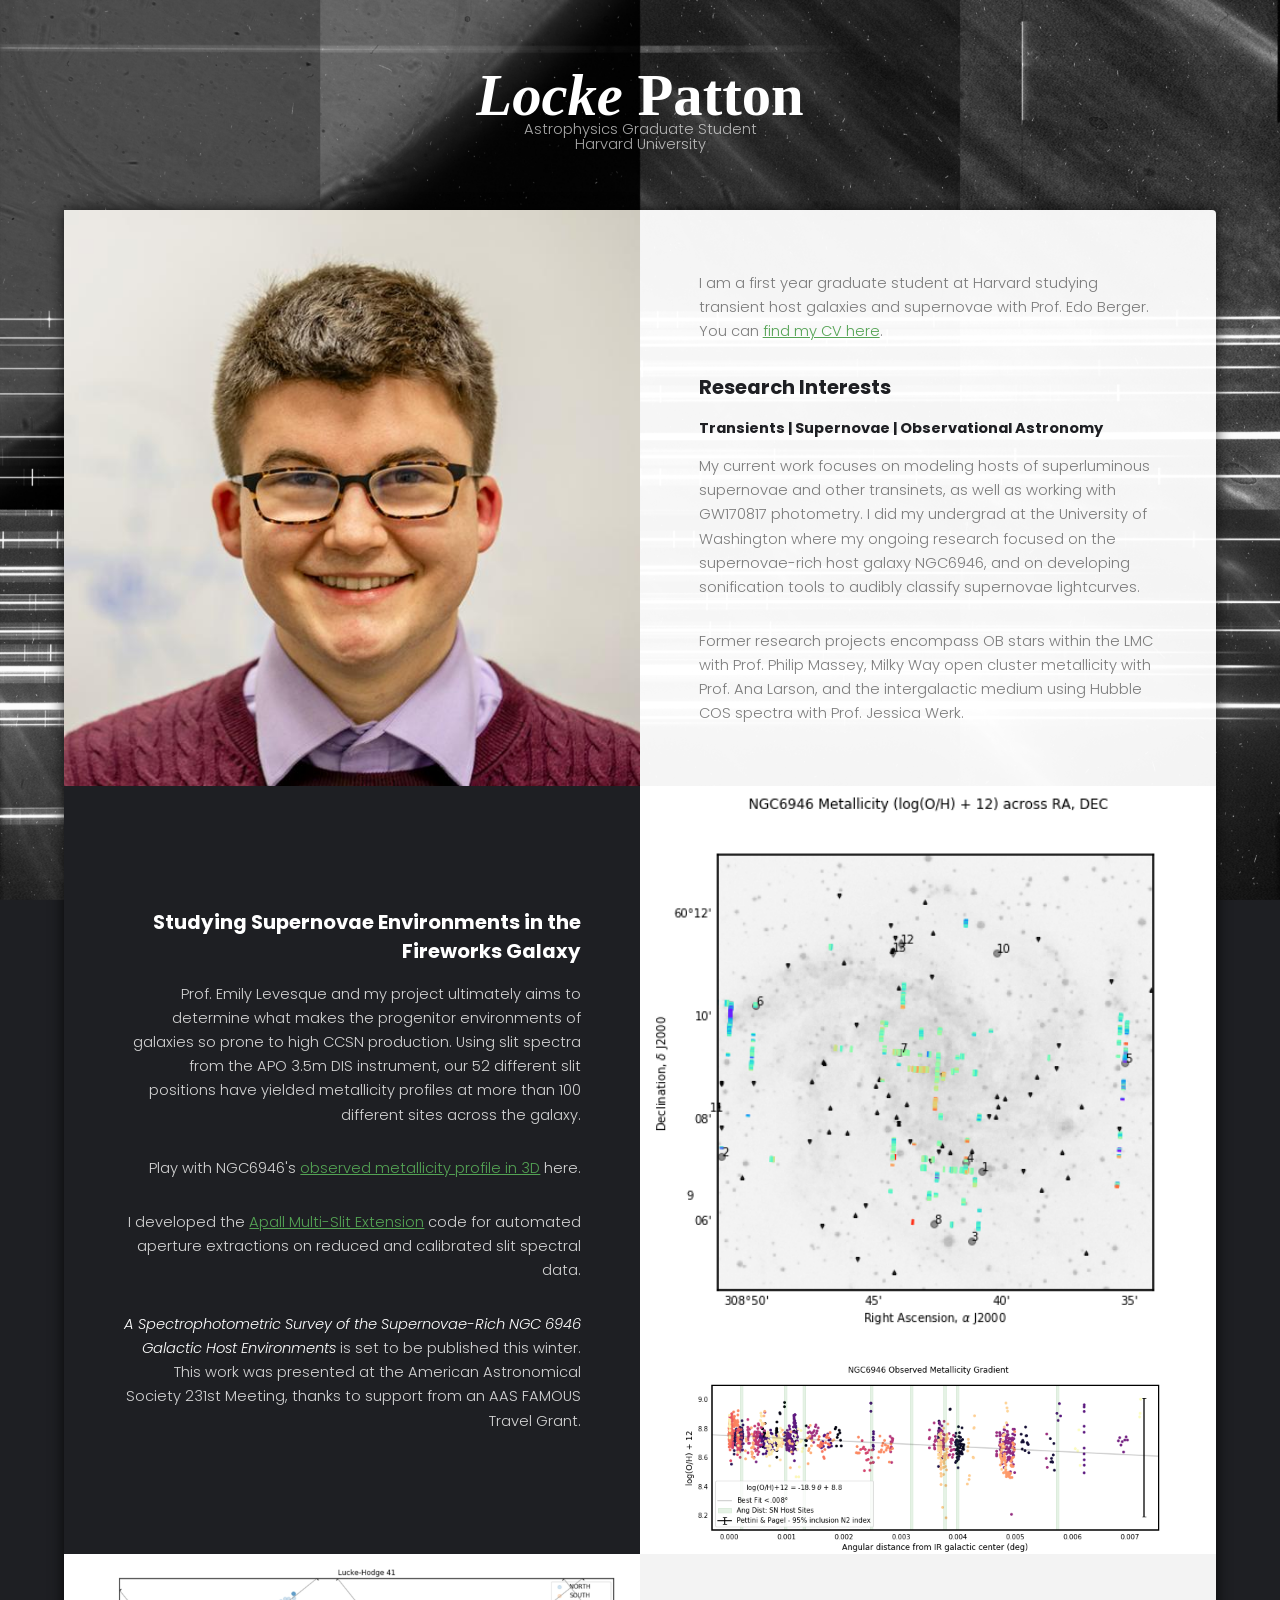
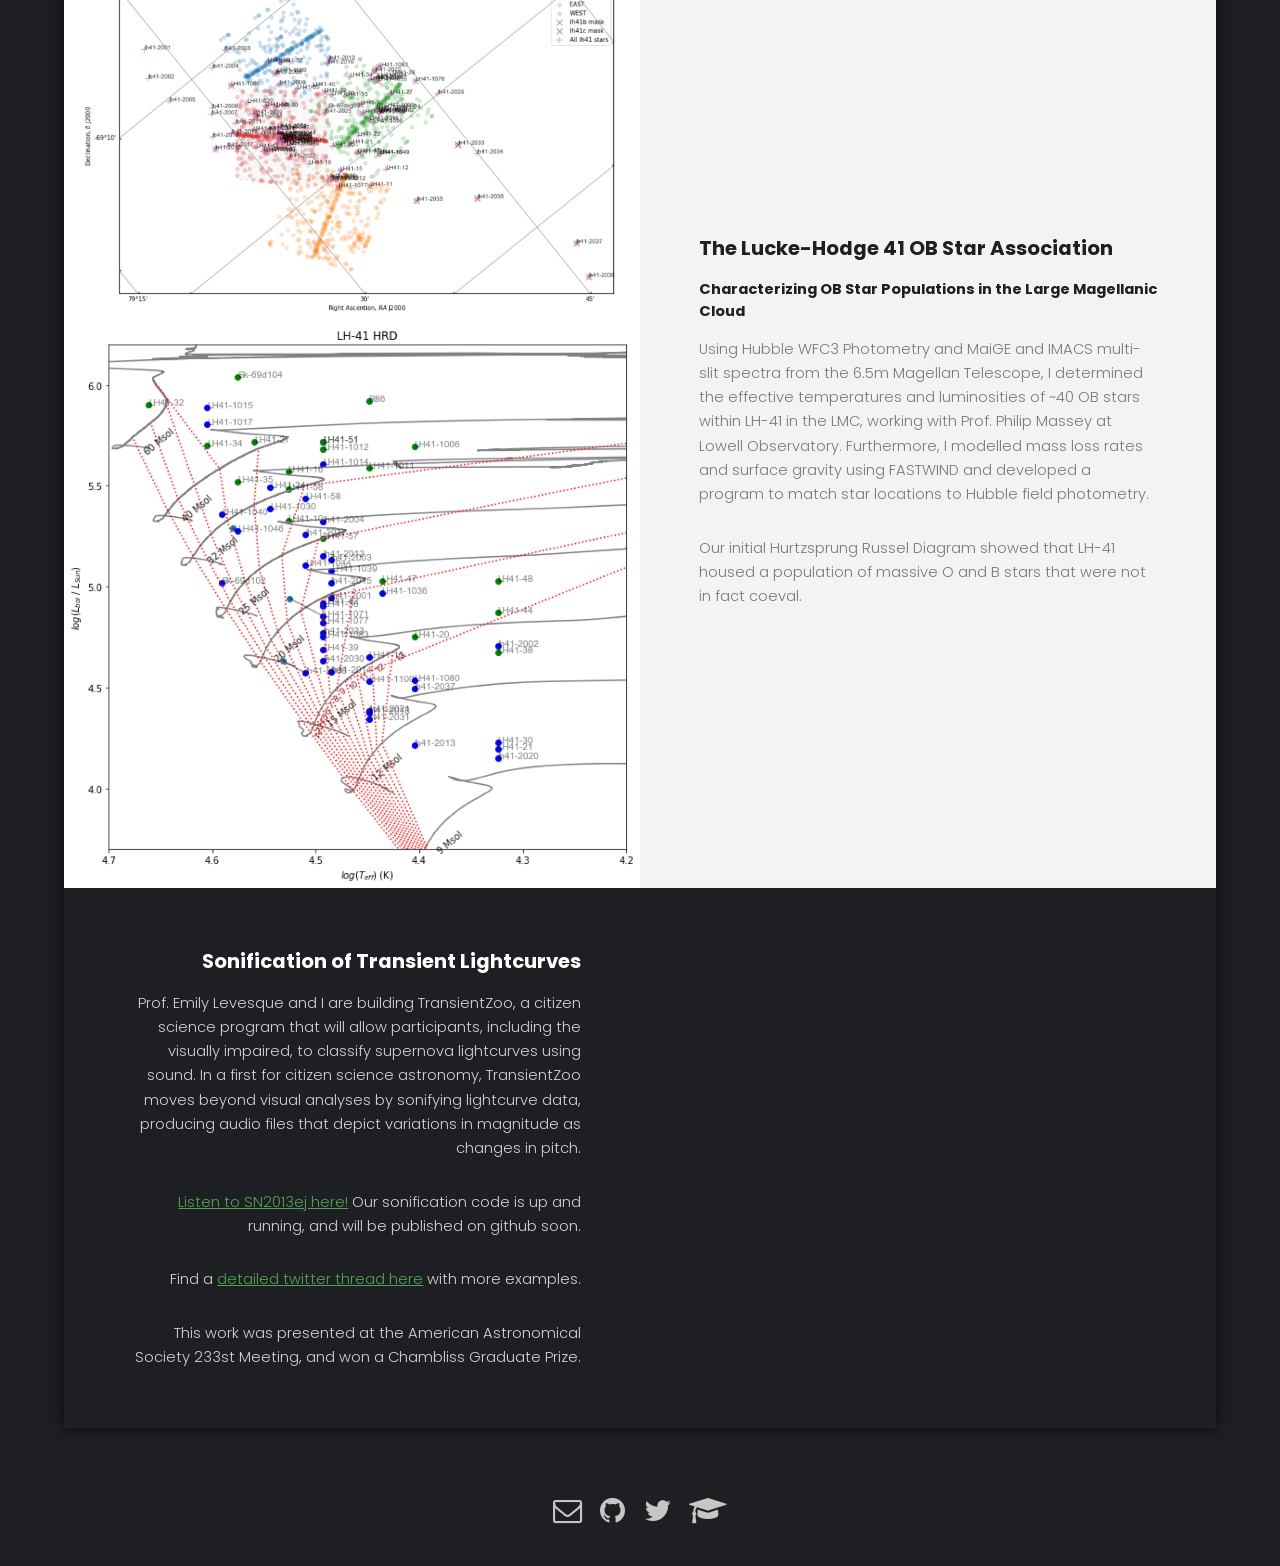
==== index.html @ 3e8d7d70 "website update 2019 Jan" ====
<!DOCTYPE HTML>
<!--
	Caminar by TEMPLATED
	templated.co @templatedco
	Released for free under the Creative Commons Attribution 3.0 license (templated.co/license)
-->
<html>
	<head>
		<title>Locke Patton</title>
		<meta charset="utf-8" />
		<meta name="viewport" content="width=device-width, initial-scale=1" />
		<link rel="stylesheet" href="assets/css/main.css" />
	</head>
	<body>

		<!-- Header -->
			<header id="header">
				<div class="logo"><a href="#"> <font face="times"><i>Locke</i> Patton</font><span>Astrophysics Graduate Student</span><span>Harvard University</span></a></div>
			</header>

		<!-- Main -->
			<section id="main">
				<div class="inner">

				<!-- Three -->
					<section id="four" class="wrapper">
						<!--  Added VLA image class (next line) -->
						<!-- <div class="image"><img src="images/IMG_8606.JPG" alt="" width=100% /></div> -->
						<!--ABOUT ME-->
						<div class="spotlight">
							<div class="image flush"><img src="images/me.jpg" alt="" /></div>
							<div class="inner">
								<!-- <h3>About Locke</h3> -->

								<p>I am a first year graduate student at Harvard studying transient host galaxies and supernovae with Prof. Edo Berger. You can <a href="cv/CV_LockePatton_2019_Jan20.pdf">find my CV here</a>. </p>
								<h3>Research Interests</h3>
								<h1>Transients  |  Supernovae  |  Observational Astronomy </h1>
								<!-- <p>In my spare time, I enjoy public outreach, babysitting my sister’s puppy Basil, long freezing walks, and baking pies. </p> -->
								<p> My current work focuses on modeling hosts of superluminous supernovae and other transinets, as well as working with GW170817 photometry. I did my undergrad at the University of Washington where my ongoing research focused on the supernovae-rich host galaxy NGC6946, and on developing sonification tools to audibly classify supernovae lightcurves. </p>
								<p> Former research projects encompass OB stars within the LMC with Prof. Philip Massey, Milky Way open cluster metallicity with Prof. Ana Larson, and the intergalactic medium using Hubble COS spectra with Prof. Jessica Werk. </p>
							</div>
						</div>
						<!-- EMILY -->
						<div class="spotlight alt">
							<div class="image flush"><img src="images/logOH.png" alt="" /><img src="images/logOH_radial.png" alt="" /> </div>
							<div class="inner">
								<h3>Studying Supernovae Environments in the Fireworks Galaxy</h3>
								<font color="#d3d3d3">
								<!-- <h1><font color="white">What makes the progenitor environments of NGC6946 produce 10 core-collapse supernovae within the last century alone?</font></h1> -->
								<p>Prof. Emily Levesque and my project ultimately aims to determine what makes the progenitor environments of galaxies so prone to high CCSN production. Using slit spectra from the APO 3.5m DIS instrument, our 52 different slit positions have yielded metallicity profiles at more than 100 different sites across the galaxy. </p>
								<p>Play with NGC6946's <a href="https://plot.ly/~lockep/1">observed metallicity profile in 3D</a> here.</p>
								<p>I developed the <a href="https://github.com/lockepatton/AME">Apall Multi-Slit Extension</a> code for automated aperture extractions on reduced and calibrated slit spectral data. </p>
								<p><i><font color="white">A Spectrophotometric Survey of the Supernovae-Rich NGC 6946 Galactic Host Environments</font></i> is set to be published this winter. This work was presented at the American Astronomical Society 231st Meeting, thanks to support from an AAS FAMOUS Travel Grant.</p>
								</font>
							</div>
						</div>
						<!--PHIL-->
						<div class="spotlight">
							<div class="image flush"><img src="images/RADEC.png" alt="" /><img src="images/OBHRD.png" alt="" /></div>
							<div class="inner">
								<h3>The Lucke-Hodge 41 OB Star Association</h3>
								<h1>Characterizing OB Star Populations in the Large Magellanic Cloud</h1>
								<p>Using Hubble WFC3 Photometry and MaiGE and IMACS multi-slit spectra from the 6.5m Magellan Telescope, I determined the effective temperatures and luminosities of ~40 OB stars within LH-41 in the LMC, working with Prof. Philip Massey at Lowell Observatory. Furthermore, I modelled mass loss rates and surface gravity using FASTWIND and developed a program to match star locations to Hubble field photometry. </p>
								<p>Our initial Hurtzsprung Russel Diagram showed that LH-41 housed a population of massive O and B stars that were not in fact coeval.</p>
							</div>
						</div>
						<!-- EMILY - SONIFICATION + ZOONIVERSE-->
						<div class="spotlight alt">
							<div class="image flush"><img src="images/LockePatton.png" alt="" /> </div>
							<div class="inner">
								<h3>Sonification of Transient Lightcurves</h3>
								<!-- <h1><font color="white">What makes the progenitor environments of NGC6946 produce 10 core-collapse supernovae within the last century alone?</font></h1> -->
								<font color="#d3d3d3">
								<p>Prof. Emily Levesque and I are building TransientZoo, a citizen science program that will allow participants, including the visually impaired, to classify supernova lightcurves using sound.  In a first for citizen science astronomy, TransientZoo moves beyond visual analyses by sonifying lightcurve data, producing audio files that depict variations in magnitude as changes in pitch. </p>
								<p><a href="https://faculty.washington.edu/emsque/LightcurveZoo/SN2013ej.wav">Listen to SN2013ej here!</a> Our sonification code is up and running, and will be published on github soon.</p>
								<p>Find a <a href="https://twitter.com/Astro_Locke/status/1083510515857408000">detailed twitter thread here</a> with more examples.</p>
								<p>This work was presented at the American Astronomical Society 233st Meeting, and won a Chambliss Graduate Prize.</p>
								</font>
							</div>
						</div>

						<!-- ANA -->
						<!-- <div class="spotlight alt">
							<div class="image flush"><img src="images/37coordinatemarked.jpeg" alt="" /></div>
							<div class="inner">
								<h3>Milky Way Open Clusters</h3>
								<p>Prof. Ana Larson and I are finding MW open cluster metallicities in order to probe the evolution of the Galactic disk.</p>
								<p>Working on this project, I observed on-site in Victoria, BC at the Dominion Astrophysical Observatory for four nights and independently developed the <a href="https://github.com/lockepatton/OCMAP">Open Cluster Membership Analysis Program</a> in Python, which was supported by my 2nd Mary Gates Research Scholarship.</p>
							</div>
						</div> -->
					</section>
				</div>
			</section>

		<!-- Footer -->
			<footer id="footer">
				<div class="container">
					<ul class="icons">
						<li><a href="mailto:locke.patton@cfa.harvard.edu" class="icon fa-envelope-o"><span class="label">Email</span></a></li>
						<li><a href="https://github.com/lockepatton" class="icon fa-github" target="_blank"><span class="label">Github</span></a></li>
						<li><a href="https://twitter.com/Astro_locke" class="icon fa-twitter" target="_blank"><span class="label">Twitter</span></a></li>
						<li><a href="cv/CV_LockePatton_2019_Jan20.pdf" class="icon fa-graduation-cap" target="_blank"><span class="label">CV</span></a></li>
					</ul>
				</div>
				<!-- <div class="copyright">
					&copy; Locke Patton. All rights reserved. Design adjusted from <a href="https://templated.co">TEMPLATED.</a>
				</div> -->
			</footer>

		<!-- Scripts -->
			<script src="assets/js/jquery.min.js"></script>
			<script src="assets/js/jquery.poptrox.min.js"></script>
			<script src="assets/js/skel.min.js"></script>
			<script src="assets/js/util.js"></script>
			<script src="assets/js/main.js"></script>

	</body>
</html>
---- assets/css/main.css ----
@import url(font-awesome.min.css);
@import url("https://fonts.googleapis.com/css?family=Poppins:300,400,500,600,700");

/*
	Caminar by TEMPLATED
	templated.co @templatedco
	Released for free under the Creative Commons Attribution 3.0 license (templated.co/license)
*/

/* Reset */

	html, body, div, span, applet, object, iframe, h1, h2, h3, h4, h5, h6, p, blockquote, pre, a, abbr, acronym, address, big, cite, code, del, dfn, em, img, ins, kbd, q, s, samp, small, strike, strong, sub, sup, tt, var, b, u, i, center, dl, dt, dd, ol, ul, li, fieldset, form, label, legend, table, caption, tbody, tfoot, thead, tr, th, td, article, aside, canvas, details, embed, figure, figcaption, footer, header, hgroup, menu, nav, output, ruby, section, summary, time, mark, audio, video {
		margin: 0;
		padding: 0;
		border: 0;
		font-size: 100%;
		font: inherit;
		vertical-align: baseline;
	}

	article, aside, details, figcaption, figure, footer, header, hgroup, menu, nav, section {
		display: block;
	}

	body {
		line-height: 1;
	}

	ol, ul {
		list-style: none;
	}

	blockquote, q {
		quotes: none;
	}

	blockquote:before, blockquote:after, q:before, q:after {
		content: '';
		content: none;
	}

	table {
		border-collapse: collapse;
		border-spacing: 0;
	}

	body {
		-webkit-text-size-adjust: none;
	}

/* Box Model */

	*, *:before, *:after {
		-moz-box-sizing: border-box;
		-webkit-box-sizing: border-box;
		box-sizing: border-box;
	}

/* Containers */

	.container {
		margin-left: auto;
		margin-right: auto;
	}

	.container.\31 25\25 {
		width: 100%;
		max-width: 100rem;
		min-width: 80rem;
	}

	.container.\37 5\25 {
		width: 60rem;
	}

	.container.\35 0\25 {
		width: 40rem;
	}

	.container.\32 5\25 {
		width: 20rem;
	}

	.container {
		width: 80rem;
	}

	@media screen and (max-width: 1680px) {

		.container.\31 25\25 {
			width: 100%;
			max-width: 100rem;
			min-width: 80rem;
		}

		.container.\37 5\25 {
			width: 60rem;
		}

		.container.\35 0\25 {
			width: 40rem;
		}

		.container.\32 5\25 {
			width: 20rem;
		}

		.container {
			width: 80rem;
		}

	}

	@media screen and (max-width: 1280px) {

		.container.\31 25\25 {
			width: 100%;
			max-width: 81.25rem;
			min-width: 65rem;
		}

		.container.\37 5\25 {
			width: 48.75rem;
		}

		.container.\35 0\25 {
			width: 32.5rem;
		}

		.container.\32 5\25 {
			width: 16.25rem;
		}

		.container {
			width: 65rem;
		}

	}

	@media screen and (max-width: 980px) {

		.container.\31 25\25 {
			width: 100%;
			max-width: 112.5%;
			min-width: 90%;
		}

		.container.\37 5\25 {
			width: 67.5%;
		}

		.container.\35 0\25 {
			width: 45%;
		}

		.container.\32 5\25 {
			width: 22.5%;
		}

		.container {
			width: 90%;
		}

	}

	@media screen and (max-width: 736px) {

		.container.\31 25\25 {
			width: 100%;
			max-width: 112.5%;
			min-width: 90%;
		}

		.container.\37 5\25 {
			width: 67.5%;
		}

		.container.\35 0\25 {
			width: 45%;
		}

		.container.\32 5\25 {
			width: 22.5%;
		}

		.container {
			width: 90% !important;
		}

	}

	@media screen and (max-width: 480px) {

		.container.\31 25\25 {
			width: 100%;
			max-width: 112.5%;
			min-width: 90%;
		}

		.container.\37 5\25 {
			width: 67.5%;
		}

		.container.\35 0\25 {
			width: 45%;
		}

		.container.\32 5\25 {
			width: 22.5%;
		}

		.container {
			width: 90% !important;
		}

	}

/* Grid */

	.row {
		border-bottom: solid 1px transparent;
		-moz-box-sizing: border-box;
		-webkit-box-sizing: border-box;
		box-sizing: border-box;
	}

	.row > * {
		float: left;
		-moz-box-sizing: border-box;
		-webkit-box-sizing: border-box;
		box-sizing: border-box;
	}

	.row:after, .row:before {
		content: '';
		display: block;
		clear: both;
		height: 0;
	}

	.row.uniform > * > :first-child {
		margin-top: 0;
	}

	.row.uniform > * > :last-child {
		margin-bottom: 0;
	}

	.row.\30 \25 > * {
		padding: 0 0 0 0rem;
	}

	.row.\30 \25 {
		margin: 0 0 -1px 0rem;
	}

	.row.uniform.\30 \25 > * {
		padding: 0rem 0 0 0rem;
	}

	.row.uniform.\30 \25 {
		margin: 0rem 0 -1px 0rem;
	}

	.row > * {
		padding: 0 0 0 2rem;
	}

	.row {
		margin: 0 0 -1px -2rem;
	}

	.row.uniform > * {
		padding: 2rem 0 0 2rem;
	}

	.row.uniform {
		margin: -2rem 0 -1px -2rem;
	}

	.row.\32 00\25 > * {
		padding: 0 0 0 4rem;
	}

	.row.\32 00\25 {
		margin: 0 0 -1px -4rem;
	}

	.row.uniform.\32 00\25 > * {
		padding: 4rem 0 0 4rem;
	}

	.row.uniform.\32 00\25 {
		margin: -4rem 0 -1px -4rem;
	}

	.row.\31 50\25 > * {
		padding: 0 0 0 3rem;
	}

	.row.\31 50\25 {
		margin: 0 0 -1px -3rem;
	}

	.row.uniform.\31 50\25 > * {
		padding: 3rem 0 0 3rem;
	}

	.row.uniform.\31 50\25 {
		margin: -3rem 0 -1px -3rem;
	}

	.row.\35 0\25 > * {
		padding: 0 0 0 1rem;
	}

	.row.\35 0\25 {
		margin: 0 0 -1px -1rem;
	}

	.row.uniform.\35 0\25 > * {
		padding: 1rem 0 0 1rem;
	}

	.row.uniform.\35 0\25 {
		margin: -1rem 0 -1px -1rem;
	}

	.row.\32 5\25 > * {
		padding: 0 0 0 0.5rem;
	}

	.row.\32 5\25 {
		margin: 0 0 -1px -0.5rem;
	}

	.row.uniform.\32 5\25 > * {
		padding: 0.5rem 0 0 0.5rem;
	}

	.row.uniform.\32 5\25 {
		margin: -0.5rem 0 -1px -0.5rem;
	}

	.\31 2u, .\31 2u\24 {
		width: 100%;
		clear: none;
		margin-left: 0;
	}

	.\31 1u, .\31 1u\24 {
		width: 91.6666666667%;
		clear: none;
		margin-left: 0;
	}

	.\31 0u, .\31 0u\24 {
		width: 83.3333333333%;
		clear: none;
		margin-left: 0;
	}

	.\39 u, .\39 u\24 {
		width: 75%;
		clear: none;
		margin-left: 0;
	}

	.\38 u, .\38 u\24 {
		width: 66.6666666667%;
		clear: none;
		margin-left: 0;
	}

	.\37 u, .\37 u\24 {
		width: 58.3333333333%;
		clear: none;
		margin-left: 0;
	}

	.\36 u, .\36 u\24 {
		width: 50%;
		clear: none;
		margin-left: 0;
	}

	.\35 u, .\35 u\24 {
		width: 41.6666666667%;
		clear: none;
		margin-left: 0;
	}

	.\34 u, .\34 u\24 {
		width: 33.3333333333%;
		clear: none;
		margin-left: 0;
	}

	.\33 u, .\33 u\24 {
		width: 25%;
		clear: none;
		margin-left: 0;
	}

	.\32 u, .\32 u\24 {
		width: 16.6666666667%;
		clear: none;
		margin-left: 0;
	}

	.\31 u, .\31 u\24 {
		width: 8.3333333333%;
		clear: none;
		margin-left: 0;
	}

	.\31 2u\24 + *,
	.\31 1u\24 + *,
	.\31 0u\24 + *,
	.\39 u\24 + *,
	.\38 u\24 + *,
	.\37 u\24 + *,
	.\36 u\24 + *,
	.\35 u\24 + *,
	.\34 u\24 + *,
	.\33 u\24 + *,
	.\32 u\24 + *,
	.\31 u\24 + * {
		clear: left;
	}

	.\-11u {
		margin-left: 91.66667%;
	}

	.\-10u {
		margin-left: 83.33333%;
	}

	.\-9u {
		margin-left: 75%;
	}

	.\-8u {
		margin-left: 66.66667%;
	}

	.\-7u {
		margin-left: 58.33333%;
	}

	.\-6u {
		margin-left: 50%;
	}

	.\-5u {
		margin-left: 41.66667%;
	}

	.\-4u {
		margin-left: 33.33333%;
	}

	.\-3u {
		margin-left: 25%;
	}

	.\-2u {
		margin-left: 16.66667%;
	}

	.\-1u {
		margin-left: 8.33333%;
	}

	@media screen and (max-width: 1680px) {

		.row > * {
			padding: 0 0 0 2rem;
		}

		.row {
			margin: 0 0 -1px -2rem;
		}

		.row.uniform > * {
			padding: 2rem 0 0 2rem;
		}

		.row.uniform {
			margin: -2rem 0 -1px -2rem;
		}

		.row.\32 00\25 > * {
			padding: 0 0 0 4rem;
		}

		.row.\32 00\25 {
			margin: 0 0 -1px -4rem;
		}

		.row.uniform.\32 00\25 > * {
			padding: 4rem 0 0 4rem;
		}

		.row.uniform.\32 00\25 {
			margin: -4rem 0 -1px -4rem;
		}

		.row.\31 50\25 > * {
			padding: 0 0 0 3rem;
		}

		.row.\31 50\25 {
			margin: 0 0 -1px -3rem;
		}

		.row.uniform.\31 50\25 > * {
			padding: 3rem 0 0 3rem;
		}

		.row.uniform.\31 50\25 {
			margin: -3rem 0 -1px -3rem;
		}

		.row.\35 0\25 > * {
			padding: 0 0 0 1rem;
		}

		.row.\35 0\25 {
			margin: 0 0 -1px -1rem;
		}

		.row.uniform.\35 0\25 > * {
			padding: 1rem 0 0 1rem;
		}

		.row.uniform.\35 0\25 {
			margin: -1rem 0 -1px -1rem;
		}

		.row.\32 5\25 > * {
			padding: 0 0 0 0.5rem;
		}

		.row.\32 5\25 {
			margin: 0 0 -1px -0.5rem;
		}

		.row.uniform.\32 5\25 > * {
			padding: 0.5rem 0 0 0.5rem;
		}

		.row.uniform.\32 5\25 {
			margin: -0.5rem 0 -1px -0.5rem;
		}

		.\31 2u\28xlarge\29, .\31 2u\24\28xlarge\29 {
			width: 100%;
			clear: none;
			margin-left: 0;
		}

		.\31 1u\28xlarge\29, .\31 1u\24\28xlarge\29 {
			width: 91.6666666667%;
			clear: none;
			margin-left: 0;
		}

		.\31 0u\28xlarge\29, .\31 0u\24\28xlarge\29 {
			width: 83.3333333333%;
			clear: none;
			margin-left: 0;
		}

		.\39 u\28xlarge\29, .\39 u\24\28xlarge\29 {
			width: 75%;
			clear: none;
			margin-left: 0;
		}

		.\38 u\28xlarge\29, .\38 u\24\28xlarge\29 {
			width: 66.6666666667%;
			clear: none;
			margin-left: 0;
		}

		.\37 u\28xlarge\29, .\37 u\24\28xlarge\29 {
			width: 58.3333333333%;
			clear: none;
			margin-left: 0;
		}

		.\36 u\28xlarge\29, .\36 u\24\28xlarge\29 {
			width: 50%;
			clear: none;
			margin-left: 0;
		}

		.\35 u\28xlarge\29, .\35 u\24\28xlarge\29 {
			width: 41.6666666667%;
			clear: none;
			margin-left: 0;
		}

		.\34 u\28xlarge\29, .\34 u\24\28xlarge\29 {
			width: 33.3333333333%;
			clear: none;
			margin-left: 0;
		}

		.\33 u\28xlarge\29, .\33 u\24\28xlarge\29 {
			width: 25%;
			clear: none;
			margin-left: 0;
		}

		.\32 u\28xlarge\29, .\32 u\24\28xlarge\29 {
			width: 16.6666666667%;
			clear: none;
			margin-left: 0;
		}

		.\31 u\28xlarge\29, .\31 u\24\28xlarge\29 {
			width: 8.3333333333%;
			clear: none;
			margin-left: 0;
		}

		.\31 2u\24\28xlarge\29 + *,
		.\31 1u\24\28xlarge\29 + *,
		.\31 0u\24\28xlarge\29 + *,
		.\39 u\24\28xlarge\29 + *,
		.\38 u\24\28xlarge\29 + *,
		.\37 u\24\28xlarge\29 + *,
		.\36 u\24\28xlarge\29 + *,
		.\35 u\24\28xlarge\29 + *,
		.\34 u\24\28xlarge\29 + *,
		.\33 u\24\28xlarge\29 + *,
		.\32 u\24\28xlarge\29 + *,
		.\31 u\24\28xlarge\29 + * {
			clear: left;
		}

		.\-11u\28xlarge\29 {
			margin-left: 91.66667%;
		}

		.\-10u\28xlarge\29 {
			margin-left: 83.33333%;
		}

		.\-9u\28xlarge\29 {
			margin-left: 75%;
		}

		.\-8u\28xlarge\29 {
			margin-left: 66.66667%;
		}

		.\-7u\28xlarge\29 {
			margin-left: 58.33333%;
		}

		.\-6u\28xlarge\29 {
			margin-left: 50%;
		}

		.\-5u\28xlarge\29 {
			margin-left: 41.66667%;
		}

		.\-4u\28xlarge\29 {
			margin-left: 33.33333%;
		}

		.\-3u\28xlarge\29 {
			margin-left: 25%;
		}

		.\-2u\28xlarge\29 {
			margin-left: 16.66667%;
		}

		.\-1u\28xlarge\29 {
			margin-left: 8.33333%;
		}

	}

	@media screen and (max-width: 1280px) {

		.row > * {
			padding: 0 0 0 1.5rem;
		}

		.row {
			margin: 0 0 -1px -1.5rem;
		}

		.row.uniform > * {
			padding: 1.5rem 0 0 1.5rem;
		}

		.row.uniform {
			margin: -1.5rem 0 -1px -1.5rem;
		}

		.row.\32 00\25 > * {
			padding: 0 0 0 3rem;
		}

		.row.\32 00\25 {
			margin: 0 0 -1px -3rem;
		}

		.row.uniform.\32 00\25 > * {
			padding: 3rem 0 0 3rem;
		}

		.row.uniform.\32 00\25 {
			margin: -3rem 0 -1px -3rem;
		}

		.row.\31 50\25 > * {
			padding: 0 0 0 2.25rem;
		}

		.row.\31 50\25 {
			margin: 0 0 -1px -2.25rem;
		}

		.row.uniform.\31 50\25 > * {
			padding: 2.25rem 0 0 2.25rem;
		}

		.row.uniform.\31 50\25 {
			margin: -2.25rem 0 -1px -2.25rem;
		}

		.row.\35 0\25 > * {
			padding: 0 0 0 0.75rem;
		}

		.row.\35 0\25 {
			margin: 0 0 -1px -0.75rem;
		}

		.row.uniform.\35 0\25 > * {
			padding: 0.75rem 0 0 0.75rem;
		}

		.row.uniform.\35 0\25 {
			margin: -0.75rem 0 -1px -0.75rem;
		}

		.row.\32 5\25 > * {
			padding: 0 0 0 0.375rem;
		}

		.row.\32 5\25 {
			margin: 0 0 -1px -0.375rem;
		}

		.row.uniform.\32 5\25 > * {
			padding: 0.375rem 0 0 0.375rem;
		}

		.row.uniform.\32 5\25 {
			margin: -0.375rem 0 -1px -0.375rem;
		}

		.\31 2u\28large\29, .\31 2u\24\28large\29 {
			width: 100%;
			clear: none;
			margin-left: 0;
		}

		.\31 1u\28large\29, .\31 1u\24\28large\29 {
			width: 91.6666666667%;
			clear: none;
			margin-left: 0;
		}

		.\31 0u\28large\29, .\31 0u\24\28large\29 {
			width: 83.3333333333%;
			clear: none;
			margin-left: 0;
		}

		.\39 u\28large\29, .\39 u\24\28large\29 {
			width: 75%;
			clear: none;
			margin-left: 0;
		}

		.\38 u\28large\29, .\38 u\24\28large\29 {
			width: 66.6666666667%;
			clear: none;
			margin-left: 0;
		}

		.\37 u\28large\29, .\37 u\24\28large\29 {
			width: 58.3333333333%;
			clear: none;
			margin-left: 0;
		}

		.\36 u\28large\29, .\36 u\24\28large\29 {
			width: 50%;
			clear: none;
			margin-left: 0;
		}

		.\35 u\28large\29, .\35 u\24\28large\29 {
			width: 41.6666666667%;
			clear: none;
			margin-left: 0;
		}

		.\34 u\28large\29, .\34 u\24\28large\29 {
			width: 33.3333333333%;
			clear: none;
			margin-left: 0;
		}

		.\33 u\28large\29, .\33 u\24\28large\29 {
			width: 25%;
			clear: none;
			margin-left: 0;
		}

		.\32 u\28large\29, .\32 u\24\28large\29 {
			width: 16.6666666667%;
			clear: none;
			margin-left: 0;
		}

		.\31 u\28large\29, .\31 u\24\28large\29 {
			width: 8.3333333333%;
			clear: none;
			margin-left: 0;
		}

		.\31 2u\24\28large\29 + *,
		.\31 1u\24\28large\29 + *,
		.\31 0u\24\28large\29 + *,
		.\39 u\24\28large\29 + *,
		.\38 u\24\28large\29 + *,
		.\37 u\24\28large\29 + *,
		.\36 u\24\28large\29 + *,
		.\35 u\24\28large\29 + *,
		.\34 u\24\28large\29 + *,
		.\33 u\24\28large\29 + *,
		.\32 u\24\28large\29 + *,
		.\31 u\24\28large\29 + * {
			clear: left;
		}

		.\-11u\28large\29 {
			margin-left: 91.66667%;
		}

		.\-10u\28large\29 {
			margin-left: 83.33333%;
		}

		.\-9u\28large\29 {
			margin-left: 75%;
		}

		.\-8u\28large\29 {
			margin-left: 66.66667%;
		}

		.\-7u\28large\29 {
			margin-left: 58.33333%;
		}

		.\-6u\28large\29 {
			margin-left: 50%;
		}

		.\-5u\28large\29 {
			margin-left: 41.66667%;
		}

		.\-4u\28large\29 {
			margin-left: 33.33333%;
		}

		.\-3u\28large\29 {
			margin-left: 25%;
		}

		.\-2u\28large\29 {
			margin-left: 16.66667%;
		}

		.\-1u\28large\29 {
			margin-left: 8.33333%;
		}

	}

	@media screen and (max-width: 980px) {

		.row > * {
			padding: 0 0 0 1.5rem;
		}

		.row {
			margin: 0 0 -1px -1.5rem;
		}

		.row.uniform > * {
			padding: 1.5rem 0 0 1.5rem;
		}

		.row.uniform {
			margin: -1.5rem 0 -1px -1.5rem;
		}

		.row.\32 00\25 > * {
			padding: 0 0 0 3rem;
		}

		.row.\32 00\25 {
			margin: 0 0 -1px -3rem;
		}

		.row.uniform.\32 00\25 > * {
			padding: 3rem 0 0 3rem;
		}

		.row.uniform.\32 00\25 {
			margin: -3rem 0 -1px -3rem;
		}

		.row.\31 50\25 > * {
			padding: 0 0 0 2.25rem;
		}

		.row.\31 50\25 {
			margin: 0 0 -1px -2.25rem;
		}

		.row.uniform.\31 50\25 > * {
			padding: 2.25rem 0 0 2.25rem;
		}

		.row.uniform.\31 50\25 {
			margin: -2.25rem 0 -1px -2.25rem;
		}

		.row.\35 0\25 > * {
			padding: 0 0 0 0.75rem;
		}

		.row.\35 0\25 {
			margin: 0 0 -1px -0.75rem;
		}

		.row.uniform.\35 0\25 > * {
			padding: 0.75rem 0 0 0.75rem;
		}

		.row.uniform.\35 0\25 {
			margin: -0.75rem 0 -1px -0.75rem;
		}

		.row.\32 5\25 > * {
			padding: 0 0 0 0.375rem;
		}

		.row.\32 5\25 {
			margin: 0 0 -1px -0.375rem;
		}

		.row.uniform.\32 5\25 > * {
			padding: 0.375rem 0 0 0.375rem;
		}

		.row.uniform.\32 5\25 {
			margin: -0.375rem 0 -1px -0.375rem;
		}

		.\31 2u\28medium\29, .\31 2u\24\28medium\29 {
			width: 100%;
			clear: none;
			margin-left: 0;
		}

		.\31 1u\28medium\29, .\31 1u\24\28medium\29 {
			width: 91.6666666667%;
			clear: none;
			margin-left: 0;
		}

		.\31 0u\28medium\29, .\31 0u\24\28medium\29 {
			width: 83.3333333333%;
			clear: none;
			margin-left: 0;
		}

		.\39 u\28medium\29, .\39 u\24\28medium\29 {
			width: 75%;
			clear: none;
			margin-left: 0;
		}

		.\38 u\28medium\29, .\38 u\24\28medium\29 {
			width: 66.6666666667%;
			clear: none;
			margin-left: 0;
		}

		.\37 u\28medium\29, .\37 u\24\28medium\29 {
			width: 58.3333333333%;
			clear: none;
			margin-left: 0;
		}

		.\36 u\28medium\29, .\36 u\24\28medium\29 {
			width: 50%;
			clear: none;
			margin-left: 0;
		}

		.\35 u\28medium\29, .\35 u\24\28medium\29 {
			width: 41.6666666667%;
			clear: none;
			margin-left: 0;
		}

		.\34 u\28medium\29, .\34 u\24\28medium\29 {
			width: 33.3333333333%;
			clear: none;
			margin-left: 0;
		}

		.\33 u\28medium\29, .\33 u\24\28medium\29 {
			width: 25%;
			clear: none;
			margin-left: 0;
		}

		.\32 u\28medium\29, .\32 u\24\28medium\29 {
			width: 16.6666666667%;
			clear: none;
			margin-left: 0;
		}

		.\31 u\28medium\29, .\31 u\24\28medium\29 {
			width: 8.3333333333%;
			clear: none;
			margin-left: 0;
		}

		.\31 2u\24\28medium\29 + *,
		.\31 1u\24\28medium\29 + *,
		.\31 0u\24\28medium\29 + *,
		.\39 u\24\28medium\29 + *,
		.\38 u\24\28medium\29 + *,
		.\37 u\24\28medium\29 + *,
		.\36 u\24\28medium\29 + *,
		.\35 u\24\28medium\29 + *,
		.\34 u\24\28medium\29 + *,
		.\33 u\24\28medium\29 + *,
		.\32 u\24\28medium\29 + *,
		.\31 u\24\28medium\29 + * {
			clear: left;
		}

		.\-11u\28medium\29 {
			margin-left: 91.66667%;
		}

		.\-10u\28medium\29 {
			margin-left: 83.33333%;
		}

		.\-9u\28medium\29 {
			margin-left: 75%;
		}

		.\-8u\28medium\29 {
			margin-left: 66.66667%;
		}

		.\-7u\28medium\29 {
			margin-left: 58.33333%;
		}

		.\-6u\28medium\29 {
			margin-left: 50%;
		}

		.\-5u\28medium\29 {
			margin-left: 41.66667%;
		}

		.\-4u\28medium\29 {
			margin-left: 33.33333%;
		}

		.\-3u\28medium\29 {
			margin-left: 25%;
		}

		.\-2u\28medium\29 {
			margin-left: 16.66667%;
		}

		.\-1u\28medium\29 {
			margin-left: 8.33333%;
		}

	}

	@media screen and (max-width: 736px) {

		.row > * {
			padding: 0 0 0 1.25rem;
		}

		.row {
			margin: 0 0 -1px -1.25rem;
		}

		.row.uniform > * {
			padding: 1.25rem 0 0 1.25rem;
		}

		.row.uniform {
			margin: -1.25rem 0 -1px -1.25rem;
		}

		.row.\32 00\25 > * {
			padding: 0 0 0 2.5rem;
		}

		.row.\32 00\25 {
			margin: 0 0 -1px -2.5rem;
		}

		.row.uniform.\32 00\25 > * {
			padding: 2.5rem 0 0 2.5rem;
		}

		.row.uniform.\32 00\25 {
			margin: -2.5rem 0 -1px -2.5rem;
		}

		.row.\31 50\25 > * {
			padding: 0 0 0 1.875rem;
		}

		.row.\31 50\25 {
			margin: 0 0 -1px -1.875rem;
		}

		.row.uniform.\31 50\25 > * {
			padding: 1.875rem 0 0 1.875rem;
		}

		.row.uniform.\31 50\25 {
			margin: -1.875rem 0 -1px -1.875rem;
		}

		.row.\35 0\25 > * {
			padding: 0 0 0 0.625rem;
		}

		.row.\35 0\25 {
			margin: 0 0 -1px -0.625rem;
		}

		.row.uniform.\35 0\25 > * {
			padding: 0.625rem 0 0 0.625rem;
		}

		.row.uniform.\35 0\25 {
			margin: -0.625rem 0 -1px -0.625rem;
		}

		.row.\32 5\25 > * {
			padding: 0 0 0 0.3125rem;
		}

		.row.\32 5\25 {
			margin: 0 0 -1px -0.3125rem;
		}

		.row.uniform.\32 5\25 > * {
			padding: 0.3125rem 0 0 0.3125rem;
		}

		.row.uniform.\32 5\25 {
			margin: -0.3125rem 0 -1px -0.3125rem;
		}

		.\31 2u\28small\29, .\31 2u\24\28small\29 {
			width: 100%;
			clear: none;
			margin-left: 0;
		}

		.\31 1u\28small\29, .\31 1u\24\28small\29 {
			width: 91.6666666667%;
			clear: none;
			margin-left: 0;
		}

		.\31 0u\28small\29, .\31 0u\24\28small\29 {
			width: 83.3333333333%;
			clear: none;
			margin-left: 0;
		}

		.\39 u\28small\29, .\39 u\24\28small\29 {
			width: 75%;
			clear: none;
			margin-left: 0;
		}

		.\38 u\28small\29, .\38 u\24\28small\29 {
			width: 66.6666666667%;
			clear: none;
			margin-left: 0;
		}

		.\37 u\28small\29, .\37 u\24\28small\29 {
			width: 58.3333333333%;
			clear: none;
			margin-left: 0;
		}

		.\36 u\28small\29, .\36 u\24\28small\29 {
			width: 50%;
			clear: none;
			margin-left: 0;
		}

		.\35 u\28small\29, .\35 u\24\28small\29 {
			width: 41.6666666667%;
			clear: none;
			margin-left: 0;
		}

		.\34 u\28small\29, .\34 u\24\28small\29 {
			width: 33.3333333333%;
			clear: none;
			margin-left: 0;
		}

		.\33 u\28small\29, .\33 u\24\28small\29 {
			width: 25%;
			clear: none;
			margin-left: 0;
		}

		.\32 u\28small\29, .\32 u\24\28small\29 {
			width: 16.6666666667%;
			clear: none;
			margin-left: 0;
		}

		.\31 u\28small\29, .\31 u\24\28small\29 {
			width: 8.3333333333%;
			clear: none;
			margin-left: 0;
		}

		.\31 2u\24\28small\29 + *,
		.\31 1u\24\28small\29 + *,
		.\31 0u\24\28small\29 + *,
		.\39 u\24\28small\29 + *,
		.\38 u\24\28small\29 + *,
		.\37 u\24\28small\29 + *,
		.\36 u\24\28small\29 + *,
		.\35 u\24\28small\29 + *,
		.\34 u\24\28small\29 + *,
		.\33 u\24\28small\29 + *,
		.\32 u\24\28small\29 + *,
		.\31 u\24\28small\29 + * {
			clear: left;
		}

		.\-11u\28small\29 {
			margin-left: 91.66667%;
		}

		.\-10u\28small\29 {
			margin-left: 83.33333%;
		}

		.\-9u\28small\29 {
			margin-left: 75%;
		}

		.\-8u\28small\29 {
			margin-left: 66.66667%;
		}

		.\-7u\28small\29 {
			margin-left: 58.33333%;
		}

		.\-6u\28small\29 {
			margin-left: 50%;
		}

		.\-5u\28small\29 {
			margin-left: 41.66667%;
		}

		.\-4u\28small\29 {
			margin-left: 33.33333%;
		}

		.\-3u\28small\29 {
			margin-left: 25%;
		}

		.\-2u\28small\29 {
			margin-left: 16.66667%;
		}

		.\-1u\28small\29 {
			margin-left: 8.33333%;
		}

	}

	@media screen and (max-width: 480px) {

		.row > * {
			padding: 0 0 0 1.25rem;
		}

		.row {
			margin: 0 0 -1px -1.25rem;
		}

		.row.uniform > * {
			padding: 1.25rem 0 0 1.25rem;
		}

		.row.uniform {
			margin: -1.25rem 0 -1px -1.25rem;
		}

		.row.\32 00\25 > * {
			padding: 0 0 0 2.5rem;
		}

		.row.\32 00\25 {
			margin: 0 0 -1px -2.5rem;
		}

		.row.uniform.\32 00\25 > * {
			padding: 2.5rem 0 0 2.5rem;
		}

		.row.uniform.\32 00\25 {
			margin: -2.5rem 0 -1px -2.5rem;
		}

		.row.\31 50\25 > * {
			padding: 0 0 0 1.875rem;
		}

		.row.\31 50\25 {
			margin: 0 0 -1px -1.875rem;
		}

		.row.uniform.\31 50\25 > * {
			padding: 1.875rem 0 0 1.875rem;
		}

		.row.uniform.\31 50\25 {
			margin: -1.875rem 0 -1px -1.875rem;
		}

		.row.\35 0\25 > * {
			padding: 0 0 0 0.625rem;
		}

		.row.\35 0\25 {
			margin: 0 0 -1px -0.625rem;
		}

		.row.uniform.\35 0\25 > * {
			padding: 0.625rem 0 0 0.625rem;
		}

		.row.uniform.\35 0\25 {
			margin: -0.625rem 0 -1px -0.625rem;
		}

		.row.\32 5\25 > * {
			padding: 0 0 0 0.3125rem;
		}

		.row.\32 5\25 {
			margin: 0 0 -1px -0.3125rem;
		}

		.row.uniform.\32 5\25 > * {
			padding: 0.3125rem 0 0 0.3125rem;
		}

		.row.uniform.\32 5\25 {
			margin: -0.3125rem 0 -1px -0.3125rem;
		}

		.\31 2u\28xsmall\29, .\31 2u\24\28xsmall\29 {
			width: 100%;
			clear: none;
			margin-left: 0;
		}

		.\31 1u\28xsmall\29, .\31 1u\24\28xsmall\29 {
			width: 91.6666666667%;
			clear: none;
			margin-left: 0;
		}

		.\31 0u\28xsmall\29, .\31 0u\24\28xsmall\29 {
			width: 83.3333333333%;
			clear: none;
			margin-left: 0;
		}

		.\39 u\28xsmall\29, .\39 u\24\28xsmall\29 {
			width: 75%;
			clear: none;
			margin-left: 0;
		}

		.\38 u\28xsmall\29, .\38 u\24\28xsmall\29 {
			width: 66.6666666667%;
			clear: none;
			margin-left: 0;
		}

		.\37 u\28xsmall\29, .\37 u\24\28xsmall\29 {
			width: 58.3333333333%;
			clear: none;
			margin-left: 0;
		}

		.\36 u\28xsmall\29, .\36 u\24\28xsmall\29 {
			width: 50%;
			clear: none;
			margin-left: 0;
		}

		.\35 u\28xsmall\29, .\35 u\24\28xsmall\29 {
			width: 41.6666666667%;
			clear: none;
			margin-left: 0;
		}

		.\34 u\28xsmall\29, .\34 u\24\28xsmall\29 {
			width: 33.3333333333%;
			clear: none;
			margin-left: 0;
		}

		.\33 u\28xsmall\29, .\33 u\24\28xsmall\29 {
			width: 25%;
			clear: none;
			margin-left: 0;
		}

		.\32 u\28xsmall\29, .\32 u\24\28xsmall\29 {
			width: 16.6666666667%;
			clear: none;
			margin-left: 0;
		}

		.\31 u\28xsmall\29, .\31 u\24\28xsmall\29 {
			width: 8.3333333333%;
			clear: none;
			margin-left: 0;
		}

		.\31 2u\24\28xsmall\29 + *,
		.\31 1u\24\28xsmall\29 + *,
		.\31 0u\24\28xsmall\29 + *,
		.\39 u\24\28xsmall\29 + *,
		.\38 u\24\28xsmall\29 + *,
		.\37 u\24\28xsmall\29 + *,
		.\36 u\24\28xsmall\29 + *,
		.\35 u\24\28xsmall\29 + *,
		.\34 u\24\28xsmall\29 + *,
		.\33 u\24\28xsmall\29 + *,
		.\32 u\24\28xsmall\29 + *,
		.\31 u\24\28xsmall\29 + * {
			clear: left;
		}

		.\-11u\28xsmall\29 {
			margin-left: 91.66667%;
		}

		.\-10u\28xsmall\29 {
			margin-left: 83.33333%;
		}

		.\-9u\28xsmall\29 {
			margin-left: 75%;
		}

		.\-8u\28xsmall\29 {
			margin-left: 66.66667%;
		}

		.\-7u\28xsmall\29 {
			margin-left: 58.33333%;
		}

		.\-6u\28xsmall\29 {
			margin-left: 50%;
		}

		.\-5u\28xsmall\29 {
			margin-left: 41.66667%;
		}

		.\-4u\28xsmall\29 {
			margin-left: 33.33333%;
		}

		.\-3u\28xsmall\29 {
			margin-left: 25%;
		}

		.\-2u\28xsmall\29 {
			margin-left: 16.66667%;
		}

		.\-1u\28xsmall\29 {
			margin-left: 8.33333%;
		}

	}

/* Basic */

	@-ms-viewport {
		width: device-width;
	}

	body {
		-ms-overflow-style: scrollbar;
	}

	@media screen and (max-width: 480px) {

		html, body {
			min-width: 320px;
		}

	}

	body {
		background: #fff;
	}

		body.is-loading *, body.is-loading *:before, body.is-loading *:after {
			-moz-animation: none !important;
			-webkit-animation: none !important;
			-ms-animation: none !important;
			animation: none !important;
			-moz-transition: none !important;
			-webkit-transition: none !important;
			-ms-transition: none !important;
			transition: none !important;
		}

/* Type */

	html {
		font-size: 13pt;
	}

		@media screen and (max-width: 1680px) {

			html {
				font-size: 11pt;
			}

		}

		@media screen and (max-width: 1280px) {

			html {
				font-size: 11pt;
			}

		}

		@media screen and (max-width: 980px) {

			html {
				font-size: 12pt;
			}

		}

		@media screen and (max-width: 736px) {

			html {
				font-size: 12pt;
			}

		}

		@media screen and (max-width: 480px) {

			html {
				font-size: 12pt;
			}

		}

	body {
		background-color: #fff;
		color: rgba(0, 0, 0, 0.5);
	}

	body, input, select, textarea {
		font-family: "Poppins", sans-serif;
		font-weight: 300;
		font-size: 1rem;
		line-height: 1.65;
	}

	a {
		text-decoration: underline;
	}

		a:hover {
			text-decoration: none;
		}

	strong, b {
		font-weight: 600;
	}

	em, i {
		font-style: italic;
	}

	p {
		margin: 0 0 2rem 0;
	}

		p:last-child {
			margin: 0;
		}

		p.special {
			text-transform: uppercase;
			font-size: .75rem;
			font-weight: 300;
			margin: 0 0 .5rem 0;
			padding: 0 0 1rem 0;
			letter-spacing: .25rem;
		}

			p.special:after {
				content: '';
				position: absolute;
				margin: auto;
				right: 0;
				bottom: 0;
				left: 0;
				width: 50%;
				height: 1px;
				background-color: rgba(0, 0, 0, 0.125);
			}

	h1, h2, h3, h4, h5, h6 {
		font-weight: 700;
		line-height: 1.5;
		margin: 0 0 1rem 0;
	}

		h1 a, h2 a, h3 a, h4 a, h5 a, h6 a {
			color: inherit;
			text-decoration: none;
		}

	h2 {
		font-size: 1.75rem;
	}

	h3 {
		font-size: 1.35rem;
	}

	h4 {
		font-size: 1.1rem;
	}

	h5 {
		font-size: 0.9rem;
	}

	h6 {
		font-size: 0.7rem;
	}

	sub {
		font-size: 0.8rem;
		position: relative;
		top: 0.5rem;
	}

	sup {
		font-size: 0.8rem;
		position: relative;
		top: -0.5rem;
	}

	blockquote {
		border-left: solid 4px;
		font-style: italic;
		margin: 0 0 2rem 0;
		padding: 0.5rem 0 0.5rem 2rem;
	}

	code {
		border-radius: 4px;
		border: solid 1px;
		font-family: "Courier New", monospace;
		font-size: 0.9rem;
		margin: 0 0.25rem;
		padding: 0.25rem 0.65rem;
	}

	pre {
		-webkit-overflow-scrolling: touch;
		font-family: "Courier New", monospace;
		font-size: 0.9rem;
		margin: 0 0 2rem 0;
	}

		pre code {
			display: block;
			line-height: 1.75;
			padding: 1rem 1.5rem;
			overflow-x: auto;
		}

	hr {
		border: 0;
		border-bottom: solid 1px;
		margin: 2rem 0;
	}

		hr.major {
			margin: 3rem 0;
		}

	.align-left {
		text-align: left;
	}

	.align-center {
		text-align: center;
	}

	.align-right {
		text-align: right;
	}

	input, select, textarea {
		color: #1e1f23;
	}

	a {
		color: #54a354;
	}

	strong, b {
		color: #1e1f23;
	}

	h1, h2, h3, h4, h5, h6 {
		color: #1e1f23;
	}

	blockquote {
		border-left-color: rgba(144, 144, 144, 0.25);
	}

	code {
		background: rgba(144, 144, 144, 0.075);
		border-color: rgba(144, 144, 144, 0.25);
	}

	hr {
		border-bottom-color: rgba(144, 144, 144, 0.25);
	}

/* Box */

	.box {
		margin-bottom: 2rem;
		background: rgba(255, 255, 255, 0.95);
		border-radius: 4px;
	}

		.box .image.fit {
			margin: 0;
			border-radius: 0;
		}

			.box .image.fit img {
				border-radius: 0;
			}

		.box header {
			margin: 0 0 2rem 0;
		}

			.box header h2 {
				margin-bottom: 1rem;
				position: relative;
				padding-bottom: 1rem;
				font-weight: 700;
			}

				.box header h2:after {
					content: '';
					position: absolute;
					margin: auto;
					right: 0;
					bottom: 0;
					left: 0;
					width: 10%;
					height: 1px;
					background-color: rgba(0, 0, 0, 0.125);
				}

			.box header p {
				text-transform: uppercase;
				font-size: .75rem;
				font-weight: 300;
				margin: 1rem 0;
				padding: 0;
				letter-spacing: .25rem;
			}

		.box .content {
			padding: 3rem;
		}

		.box > :last-child,
		.box > :last-child > :last-child,
		.box > :last-child > :last-child > :last-child {
			margin-bottom: 0;
		}

		.box.alt {
			border: 0;
			border-radius: 0;
			padding: 0;
		}

		@media screen and (max-width: 736px) {

			.box .content {
				padding: 2rem;
			}

		}

	.box {
		border-color: rgba(144, 144, 144, 0.25);
	}

/* Button */

	input[type="submit"],
	input[type="reset"],
	input[type="button"],
	button,
	.button {
		-moz-appearance: none;
		-webkit-appearance: none;
		-ms-appearance: none;
		appearance: none;
		-moz-transition: background-color 0.2s ease-in-out, color 0.2s ease-in-out;
		-webkit-transition: background-color 0.2s ease-in-out, color 0.2s ease-in-out;
		-ms-transition: background-color 0.2s ease-in-out, color 0.2s ease-in-out;
		transition: background-color 0.2s ease-in-out, color 0.2s ease-in-out;
		border-radius: 4px;
		border: 0;
		cursor: pointer;
		display: inline-block;
		font-weight: 300;
		height: 2.85rem;
		line-height: 2.95rem;
		padding: 0 1.5rem;
		text-align: center;
		text-decoration: none;
		text-transform: uppercase;
		white-space: nowrap;
	}

		input[type="submit"].icon,
		input[type="reset"].icon,
		input[type="button"].icon,
		button.icon,
		.button.icon {
			padding-left: 1.35rem;
		}

			input[type="submit"].icon:before,
			input[type="reset"].icon:before,
			input[type="button"].icon:before,
			button.icon:before,
			.button.icon:before {
				margin-right: 0.5rem;
			}

		input[type="submit"].fit,
		input[type="reset"].fit,
		input[type="button"].fit,
		button.fit,
		.button.fit {
			display: block;
			margin: 0 0 1rem 0;
			width: 100%;
		}

		input[type="submit"].small,
		input[type="reset"].small,
		input[type="button"].small,
		button.small,
		.button.small {
			font-size: 0.8rem;
		}

		input[type="submit"].big,
		input[type="reset"].big,
		input[type="button"].big,
		button.big,
		.button.big {
			font-size: 1.35rem;
		}

		input[type="submit"].disabled, input[type="submit"]:disabled,
		input[type="reset"].disabled,
		input[type="reset"]:disabled,
		input[type="button"].disabled,
		input[type="button"]:disabled,
		button.disabled,
		button:disabled,
		.button.disabled,
		.button:disabled {
			-moz-pointer-events: none;
			-webkit-pointer-events: none;
			-ms-pointer-events: none;
			pointer-events: none;
			opacity: 0.25;
		}

		@media screen and (max-width: 480px) {

			input[type="submit"],
			input[type="reset"],
			input[type="button"],
			button,
			.button {
				padding: 0;
				width: 100%;
			}

		}

	input[type="submit"],
	input[type="reset"],
	input[type="button"],
	button,
	.button {
		background-color: #f2f2f2;
		color: #000 !important;
	}

		input[type="submit"]:hover,
		input[type="reset"]:hover,
		input[type="button"]:hover,
		button:hover,
		.button:hover {
			background-color: white;
		}

		input[type="submit"]:active,
		input[type="reset"]:active,
		input[type="button"]:active,
		button:active,
		.button:active {
			background-color: #e5e5e5;
		}

		input[type="submit"].alt,
		input[type="reset"].alt,
		input[type="button"].alt,
		button.alt,
		.button.alt {
			background-color: transparent;
			box-shadow: inset 0 0 0 2px rgba(144, 144, 144, 0.25);
			color: #1e1f23 !important;
		}

			input[type="submit"].alt:hover,
			input[type="reset"].alt:hover,
			input[type="button"].alt:hover,
			button.alt:hover,
			.button.alt:hover {
				background-color: rgba(144, 144, 144, 0.075);
			}

			input[type="submit"].alt:active,
			input[type="reset"].alt:active,
			input[type="button"].alt:active,
			button.alt:active,
			.button.alt:active {
				background-color: rgba(144, 144, 144, 0.2);
			}

			input[type="submit"].alt.icon:before,
			input[type="reset"].alt.icon:before,
			input[type="button"].alt.icon:before,
			button.alt.icon:before,
			.button.alt.icon:before {
				color: #bbb;
			}

		input[type="submit"].special,
		input[type="reset"].special,
		input[type="button"].special,
		button.special,
		.button.special {
			background-color: #54a354;
			color: #ffffff !important;
		}

			input[type="submit"].special:hover,
			input[type="reset"].special:hover,
			input[type="button"].special:hover,
			button.special:hover,
			.button.special:hover {
				background-color: #62ae62;
			}

			input[type="submit"].special:active,
			input[type="reset"].special:active,
			input[type="button"].special:active,
			button.special:active,
			.button.special:active {
				background-color: #4b924b;
			}

/* Form */

	form {
		margin: 0 0 2rem 0;
	}

	label {
		display: block;
		font-size: 0.9rem;
		font-weight: 700;
		margin: 0 0 1rem 0;
	}

	input[type="text"],
	input[type="password"],
	input[type="email"],
	select,
	textarea {
		-moz-appearance: none;
		-webkit-appearance: none;
		-ms-appearance: none;
		appearance: none;
		border-radius: 4px;
		border: none;
		border: solid 1px;
		color: inherit;
		display: block;
		outline: 0;
		padding: 0 1rem;
		text-decoration: none;
		width: 100%;
	}

		input[type="text"]:invalid,
		input[type="password"]:invalid,
		input[type="email"]:invalid,
		select:invalid,
		textarea:invalid {
			box-shadow: none;
		}

	.select-wrapper {
		text-decoration: none;
		display: block;
		position: relative;
	}

		.select-wrapper:before {
			-moz-osx-font-smoothing: grayscale;
			-webkit-font-smoothing: antialiased;
			font-family: FontAwesome;
			font-style: normal;
			font-weight: normal;
			text-transform: none !important;
		}

		.select-wrapper:before {
			content: '\f078';
			display: block;
			height: 2.75rem;
			line-height: 2.75rem;
			pointer-events: none;
			position: absolute;
			right: 0;
			text-align: center;
			top: 0;
			width: 2.75rem;
		}

		.select-wrapper select::-ms-expand {
			display: none;
		}

	input[type="text"],
	input[type="password"],
	input[type="email"],
	select {
		height: 2.75rem;
	}

	textarea {
		padding: 0.75rem 1rem;
	}

	input[type="checkbox"],
	input[type="radio"] {
		-moz-appearance: none;
		-webkit-appearance: none;
		-ms-appearance: none;
		appearance: none;
		display: block;
		float: left;
		margin-right: -2rem;
		opacity: 0;
		width: 1rem;
		z-index: -1;
	}

		input[type="checkbox"] + label,
		input[type="radio"] + label {
			text-decoration: none;
			cursor: pointer;
			display: inline-block;
			font-size: 1rem;
			font-weight: 300;
			padding-left: 2.4rem;
			padding-right: 0.75rem;
			position: relative;
		}

			input[type="checkbox"] + label:before,
			input[type="radio"] + label:before {
				-moz-osx-font-smoothing: grayscale;
				-webkit-font-smoothing: antialiased;
				font-family: FontAwesome;
				font-style: normal;
				font-weight: normal;
				text-transform: none !important;
			}

			input[type="checkbox"] + label:before,
			input[type="radio"] + label:before {
				border-radius: 4px;
				border: solid 1px;
				content: '';
				display: inline-block;
				height: 1.65rem;
				left: 0;
				line-height: 1.58125rem;
				position: absolute;
				text-align: center;
				top: 0;
				width: 1.65rem;
			}

		input[type="checkbox"]:checked + label:before,
		input[type="radio"]:checked + label:before {
			content: '\f00c';
		}

	input[type="checkbox"] + label:before {
		border-radius: 4px;
	}

	input[type="radio"] + label:before {
		border-radius: 100%;
	}

	::-webkit-input-placeholder {
		opacity: 1.0;
	}

	:-moz-placeholder {
		opacity: 1.0;
	}

	::-moz-placeholder {
		opacity: 1.0;
	}

	:-ms-input-placeholder {
		opacity: 1.0;
	}

	.formerize-placeholder {
		opacity: 1.0;
	}

	label {
		color: #1e1f23;
	}

	input[type="text"],
	input[type="password"],
	input[type="email"],
	select,
	textarea {
		background: rgba(144, 144, 144, 0.075);
		border-color: rgba(144, 144, 144, 0.25);
	}

		input[type="text"]:focus,
		input[type="password"]:focus,
		input[type="email"]:focus,
		select:focus,
		textarea:focus {
			border-color: #54a354;
			box-shadow: 0 0 0 1px #54a354;
		}

	.select-wrapper:before {
		color: rgba(144, 144, 144, 0.25);
	}

	input[type="checkbox"] + label,
	input[type="radio"] + label {
		color: rgba(0, 0, 0, 0.8);
	}

		input[type="checkbox"] + label:before,
		input[type="radio"] + label:before {
			background: rgba(144, 144, 144, 0.075);
			border-color: rgba(144, 144, 144, 0.25);
		}

	input[type="checkbox"]:checked + label:before,
	input[type="radio"]:checked + label:before {
		background-color: #54a354;
		border-color: #54a354;
		color: #ffffff;
	}

	input[type="checkbox"]:focus + label:before,
	input[type="radio"]:focus + label:before {
		border-color: #54a354;
		box-shadow: 0 0 0 1px #54a354;
	}

	::-webkit-input-placeholder {
		color: #bbb !important;
	}

	:-moz-placeholder {
		color: #bbb !important;
	}

	::-moz-placeholder {
		color: #bbb !important;
	}

	:-ms-input-placeholder {
		color: #bbb !important;
	}

	.formerize-placeholder {
		color: #bbb !important;
	}

/* Gallery */

	.gallery {
		width: 100%;
		margin: 0;
		display: -moz-flex;
		display: -webkit-flex;
		display: -ms-flex;
		display: flex;
		-moz-flex-wrap: wrap;
		-webkit-flex-wrap: wrap;
		-ms-flex-wrap: wrap;
		flex-wrap: wrap;
		-moz-align-items: stretch;
		-webkit-align-items: stretch;
		-ms-align-items: stretch;
		align-items: stretch;
	}

		.gallery .image.fit {
			margin: 0;
		}

		.gallery > * {
			-moz-flex-shrink: 1;
			-webkit-flex-shrink: 1;
			-ms-flex-shrink: 1;
			flex-shrink: 1;
			-moz-flex-grow: 0;
			-webkit-flex-grow: 0;
			-ms-flex-grow: 0;
			flex-grow: 0;
		}

		.gallery > * {
			width: 50%;
		}

		@media screen and (max-width: 980px) {

			.gallery > * {
				width: 100%;
			}

		}

/* Icon */

	.icon {
		text-decoration: none;
		border-bottom: none;
		position: relative;
	}

		.icon:before {
			-moz-osx-font-smoothing: grayscale;
			-webkit-font-smoothing: antialiased;
			font-family: FontAwesome;
			font-style: normal;
			font-weight: normal;
			text-transform: none !important;
		}

		.icon > .label {
			display: none;
		}

/* Image */

	.image {
		display: inline-block;
		position: relative;
	}

		.image.flush {
			margin: 0 !important;
		}

		.image img {
			display: block;
		}

		.image.left, .image.right {
			max-width: 50%;
		}

			.image.left img, .image.right img {
				width: 100%;
			}

		.image.left {
			float: left;
			margin: 0 1rem 1rem 0;
			top: 0.25rem;
		}

		.image.right {
			float: right;
			margin: 0 0 1rem 1rem;
			top: 0.25rem;
		}

		.image.fit {
			display: block;
			margin: 0 0 2rem 0;
			width: 100%;
		}

			.image.fit img {
				width: 100%;
			}

		.image.main {
			display: block;
			margin: 0 0 3rem 0;
			width: 100%;
		}

			.image.main img {
				width: 100%;
			}

/* List */

	ol {
		list-style: decimal;
		margin: 0 0 2rem 0;
		padding-left: 1.25rem;
	}

		ol li {
			padding-left: 0.25rem;
		}

	ul {
		list-style: disc;
		margin: 0 0 2rem 0;
		padding-left: 1rem;
	}

		ul li {
			padding-left: 0.5rem;
		}

		ul.alt {
			list-style: none;
			padding-left: 0;
		}

			ul.alt li {
				border-top: solid 1px;
				padding: 0.5rem 0;
			}

				ul.alt li:first-child {
					border-top: 0;
					padding-top: 0;
				}

		ul.icons {
			cursor: default;
			list-style: none;
			padding-left: 0;
		}

			ul.icons li {
				display: inline-block;
				padding: 0 1rem 0 0;
			}

				ul.icons li:last-child {
					padding-right: 0;
				}

				ul.icons li .icon:before {
					font-size: 2rem;
				}

		ul.actions {
			cursor: default;
			list-style: none;
			padding-left: 0;
		}

			ul.actions li {
				display: inline-block;
				padding: 0 1rem 0 0;
				vertical-align: middle;
			}

				ul.actions li:last-child {
					padding-right: 0;
				}

			ul.actions.small li {
				padding: 0 0.5rem 0 0;
			}

			ul.actions.vertical li {
				display: block;
				padding: 1rem 0 0 0;
			}

				ul.actions.vertical li:first-child {
					padding-top: 0;
				}

				ul.actions.vertical li > * {
					margin-bottom: 0;
				}

			ul.actions.vertical.small li {
				padding: 0.5rem 0 0 0;
			}

				ul.actions.vertical.small li:first-child {
					padding-top: 0;
				}

			ul.actions.fit {
				display: table;
				margin-left: -1rem;
				padding: 0;
				table-layout: fixed;
				width: calc(100% + 1rem);
			}

				ul.actions.fit li {
					display: table-cell;
					padding: 0 0 0 1rem;
				}

					ul.actions.fit li > * {
						margin-bottom: 0;
					}

				ul.actions.fit.small {
					margin-left: -0.5rem;
					width: calc(100% + 0.5rem);
				}

					ul.actions.fit.small li {
						padding: 0 0 0 0.5rem;
					}

			@media screen and (max-width: 480px) {

				ul.actions {
					margin: 0 0 2rem 0;
				}

					ul.actions li {
						padding: 1rem 0 0 0;
						display: block;
						text-align: center;
						width: 100%;
					}

						ul.actions li:first-child {
							padding-top: 0;
						}

						ul.actions li > * {
							width: 100%;
							margin: 0 !important;
						}

							ul.actions li > *.icon:before {
								margin-left: -2rem;
							}

					ul.actions.small li {
						padding: 0.5rem 0 0 0;
					}

						ul.actions.small li:first-child {
							padding-top: 0;
						}

			}

	dl {
		margin: 0 0 2rem 0;
	}

		dl dt {
			display: block;
			font-weight: 700;
			margin: 0 0 1rem 0;
		}

		dl dd {
			margin-left: 2rem;
		}

	ul.alt li {
		border-top-color: rgba(144, 144, 144, 0.25);
	}

/* Section/Article */

	section.special, article.special {
		text-align: center;
	}

	header p {
		position: relative;
		margin: 0 0 1.5rem 0;
	}

	header h2 + p {
		font-size: 1.25rem;
		margin-top: -1rem;
	}

	header h3 + p {
		font-size: 1.1rem;
		margin-top: -0.8rem;
	}

	header h4 + p,
	header h5 + p,
	header h6 + p {
		font-size: 0.9rem;
		margin-top: -0.6rem;
	}

	header p {
		color: #bbb;
	}

/*Spotlight */

	.spotlight {
		display: -moz-flex;
		display: -webkit-flex;
		display: -ms-flex;
		display: flex;
		-moz-flex-wrap: wrap;
		-webkit-flex-wrap: wrap;
		-ms-flex-wrap: wrap;
		flex-wrap: wrap;
		-moz-align-items: center;
		-webkit-align-items: center;
		-ms-align-items: center;
		align-items: center;
	}

		.spotlight > * {
			-moz-flex-shrink: 1;
			-webkit-flex-shrink: 1;
			-ms-flex-shrink: 1;
			flex-shrink: 1;
			-moz-flex-grow: 0;
			-webkit-flex-grow: 0;
			-ms-flex-grow: 0;
			flex-grow: 0;
		}

		.spotlight > * {
			width: 50%;
		}

		.spotlight p:last-child {
			margin: 0;
		}

		.spotlight .inner {
			padding: 6rem;
		}

		.spotlight .image {
			margin: 0;
		}

			.spotlight .image img {
				width: 100%;
			}

		.spotlight.alt {
			background: #1e1f23;
			color: rgba(255, 255, 255, 0.25);
			display: -moz-flex;
			display: -webkit-flex;
			display: -ms-flex;
			display: flex;
			-moz-flex-wrap: wrap;
			-webkit-flex-wrap: wrap;
			-ms-flex-wrap: wrap;
			flex-wrap: wrap;
			-moz-align-items: center;
			-webkit-align-items: center;
			-ms-align-items: center;
			align-items: center;
			text-align: right;
		}

			.spotlight.alt > * {
				-moz-flex-shrink: 1;
				-webkit-flex-shrink: 1;
				-ms-flex-shrink: 1;
				flex-shrink: 1;
				-moz-flex-grow: 0;
				-webkit-flex-grow: 0;
				-ms-flex-grow: 0;
				flex-grow: 0;
			}

			.spotlight.alt h3 {
				color: #FFF;
			}

			.spotlight.alt .image {
				-moz-order: 2;
				-webkit-order: 2;
				-ms-order: 2;
				order: 2;
			}

		@media screen and (max-width: 1280px) {

			.spotlight .inner {
				padding: 4rem;
			}

		}

		@media screen and (max-width: 980px) {

			.spotlight {
				display: -moz-flex;
				display: -webkit-flex;
				display: -ms-flex;
				display: flex;
				-moz-flex-wrap: wrap;
				-webkit-flex-wrap: wrap;
				-ms-flex-wrap: wrap;
				flex-wrap: wrap;
				-moz-align-items: center;
				-webkit-align-items: center;
				-ms-align-items: center;
				align-items: center;
				text-align: center;
			}

				.spotlight > * {
					-moz-flex-shrink: 1;
					-webkit-flex-shrink: 1;
					-ms-flex-shrink: 1;
					flex-shrink: 1;
					-moz-flex-grow: 0;
					-webkit-flex-grow: 0;
					-ms-flex-grow: 0;
					flex-grow: 0;
				}

				.spotlight > * {
					width: 100%;
				}

				.spotlight.alt {
					display: -moz-flex;
					display: -webkit-flex;
					display: -ms-flex;
					display: flex;
					-moz-flex-wrap: wrap;
					-webkit-flex-wrap: wrap;
					-ms-flex-wrap: wrap;
					flex-wrap: wrap;
					-moz-align-items: center;
					-webkit-align-items: center;
					-ms-align-items: center;
					align-items: center;
					text-align: center;
				}

					.spotlight.alt > * {
						-moz-flex-shrink: 1;
						-webkit-flex-shrink: 1;
						-ms-flex-shrink: 1;
						flex-shrink: 1;
						-moz-flex-grow: 0;
						-webkit-flex-grow: 0;
						-ms-flex-grow: 0;
						flex-grow: 0;
					}

					.spotlight.alt .image {
						-moz-order: 0;
						-webkit-order: 0;
						-ms-order: 0;
						order: 0;
					}

		}

		@media screen and (max-width: 736px) {

			.spotlight .inner {
				padding: 2rem;
			}

		}

/* Table */

	.table-wrapper {
		-webkit-overflow-scrolling: touch;
		overflow-x: auto;
	}

	table {
		margin: 0 0 2rem 0;
		width: 100%;
	}

		table tbody tr {
			border: solid 1px;
			border-left: 0;
			border-right: 0;
		}

		table td {
			padding: 0.75rem 0.75rem;
		}

		table th {
			font-size: 0.9rem;
			font-weight: 700;
			padding: 0 0.75rem 0.75rem 0.75rem;
			text-align: left;
		}

		table thead {
			border-bottom: solid 2px;
		}

		table tfoot {
			border-top: solid 2px;
		}

		table.alt {
			border-collapse: separate;
		}

			table.alt tbody tr td {
				border: solid 1px;
				border-left-width: 0;
				border-top-width: 0;
			}

				table.alt tbody tr td:first-child {
					border-left-width: 1px;
				}

			table.alt tbody tr:first-child td {
				border-top-width: 1px;
			}

			table.alt thead {
				border-bottom: 0;
			}

			table.alt tfoot {
				border-top: 0;
			}

	table tbody tr {
		border-color: rgba(144, 144, 144, 0.25);
	}

		table tbody tr:nth-child(2n + 1) {
			background-color: rgba(144, 144, 144, 0.075);
		}

	table th {
		color: #1e1f23;
	}

	table thead {
		border-bottom-color: rgba(144, 144, 144, 0.25);
	}

	table tfoot {
		border-top-color: rgba(144, 144, 144, 0.25);
	}

	table.alt tbody tr td {
		border-color: rgba(144, 144, 144, 0.25);
	}

/* Header */

	body {
		background-color: #1e1f23;
		padding-top: 8rem;
	}

		body.is-loading:after {
			visibility: hidden;
			opacity: 0;
		}

		body:after {
			-moz-pointer-events: none;
			-webkit-pointer-events: none;
			-ms-pointer-events: none;
			pointer-events: none;
			-moz-transition: opacity 1.5s ease-in-out, visibility 1.5s;
			-webkit-transition: opacity 1.5s ease-in-out, visibility 1.5s;
			-ms-transition: opacity 1.5s ease-in-out, visibility 1.5s;
			transition: opacity 1.5s ease-in-out, visibility 1.5s;
			content: '';
			background-image: url(../../images/bg.jpg);
			background-attachment: fixed;
			background-position: center;
			background-repeat: no-repeat;
			background-size: cover;
			position: fixed;
			display: block;
			top: 0;
			left: 0;
			height: 100%;
			width: 100%;
			z-index: -1;
			visibility: visible;
			opacity: 1;
		}

			@media screen and (max-width: 980px) {

				body:after {
					background-attachment: scroll;
					background-position: top;
					background-size: 100%;
				}

			}

	#header {
		color: #a6a6a6;
		cursor: default;
		position: relative;
		text-align: center;
		z-index: 10001;
	}

		#header > .logo {
			margin: 0 0 4rem 0;
			padding: 0;
		}

			#header > .logo a {
				font-size: 4rem;
				font-weight: 700;
				color: #FFF;
				text-decoration: none;
				line-height: 1rem;
			}

			#header > .logo span {
				font-weight: 300;
				font-size: 1rem;
				display: block;
				color: rgba(255, 255, 255, 0.65);
			}

	@media screen and (max-width: 1280px) {

		body {
			padding-top: 6rem;
			background-attachment: scroll;
			background-size: auto;
			background-position: top;
		}

	}

	@media screen and (max-width: 736px) {

		#header > .logo {
			margin: 0 0 2rem 0;
		}

			#header > .logo a {
				font-size: 3rem;
			}

	}

/* Main */

	#main > .inner {
		margin: 0 auto;
		width: 80rem;
		max-width: 90%;
		margin-bottom: 2rem;
		background: rgba(255, 255, 255, 0.95);
		-webkit-box-shadow: 0px 0px 15px 0px rgba(0, 0, 0, 0.75);
		-moz-box-shadow: 0px 0px 15px 0px rgba(0, 0, 0, 0.75);
		box-shadow: 0px 0px 15px 0px rgba(0, 0, 0, 0.75);
		border-radius: 4px;
	}

	@media screen and (max-width: 980px) {

		#main .image {
			width: 100%;
			min-width: 100%;
			float: none;
			margin: 0 0 2rem 0;
		}

			#main .image img {
				width: 100%;
			}

	}

	.wrapper > header {
		text-align: center;
		background: #FFF;
		padding: 2rem;
		margin: 0;
	}

		.wrapper > header h2 {
			position: relative;
			padding-bottom: .75rem;
		}

			.wrapper > header h2:after {
				content: '';
				position: absolute;
				margin: auto;
				right: 0;
				bottom: 0;
				left: 0;
				width: 10%;
				height: 1px;
				background-color: rgba(0, 0, 0, 0.125);
			}

		.wrapper > header p {
			text-transform: uppercase;
			font-weight: 300;
			font-size: .8rem;
			letter-spacing: .25rem;
			margin: 0;
		}

		.wrapper > header.special {
			padding: 4rem 2rem;
		}

			@media screen and (max-width: 980px) {

				.wrapper > header.special {
					padding: 3rem 2rem;
				}

			}

		@media screen and (max-width: 736px) {

			.wrapper > header {
				padding: 1.5rem;
			}

				.wrapper > header h2 {
					font-size: 1.5rem;
				}

					.wrapper > header h2:after {
						width: 50%;
					}

		}

	.wrapper.style1 .content {
		padding: 6rem;
	}

		@media screen and (max-width: 1280px) {

			.wrapper.style1 .content {
				padding: 4rem;
			}

		}

		@media screen and (max-width: 736px) {

			.wrapper.style1 .content {
				padding: 2rem;
			}

		}

	.wrapper.style2 {
		background: #1e1f23;
		padding: 6rem;
	}

		.wrapper.style2 header {
			background: #121315;
			border-radius: 4px 4px 0 0;
		}

			.wrapper.style2 header h2 {
				color: #FFF;
			}

				.wrapper.style2 header h2:after {
					background-color: rgba(255, 255, 255, 0.125);
				}

			.wrapper.style2 header p {
				color: rgba(255, 255, 255, 0.25);
			}

		@media screen and (max-width: 1280px) {

			.wrapper.style2 {
				padding: 4rem;
			}

		}

		@media screen and (max-width: 736px) {

			.wrapper.style2 {
				padding: 2rem;
			}

		}

/* Footer */

	#footer {
		padding: 2rem 0 0.1rem 0 ;
		text-align: center;
	}

		#footer a {
			color: rgba(255, 255, 255, 0.75);
		}

			#footer a:hover {
				color: #FFF;
			}

		#footer .copyright {
			color: #bbb;
			font-size: 0.9rem;
			margin: 0 0 2rem 0;
			padding: 0 1rem;
			text-align: center;
		}

		@media screen and (max-width: 736px) {

			#footer {
				padding: 1rem 0 0.1rem 0 ;
			}

		}
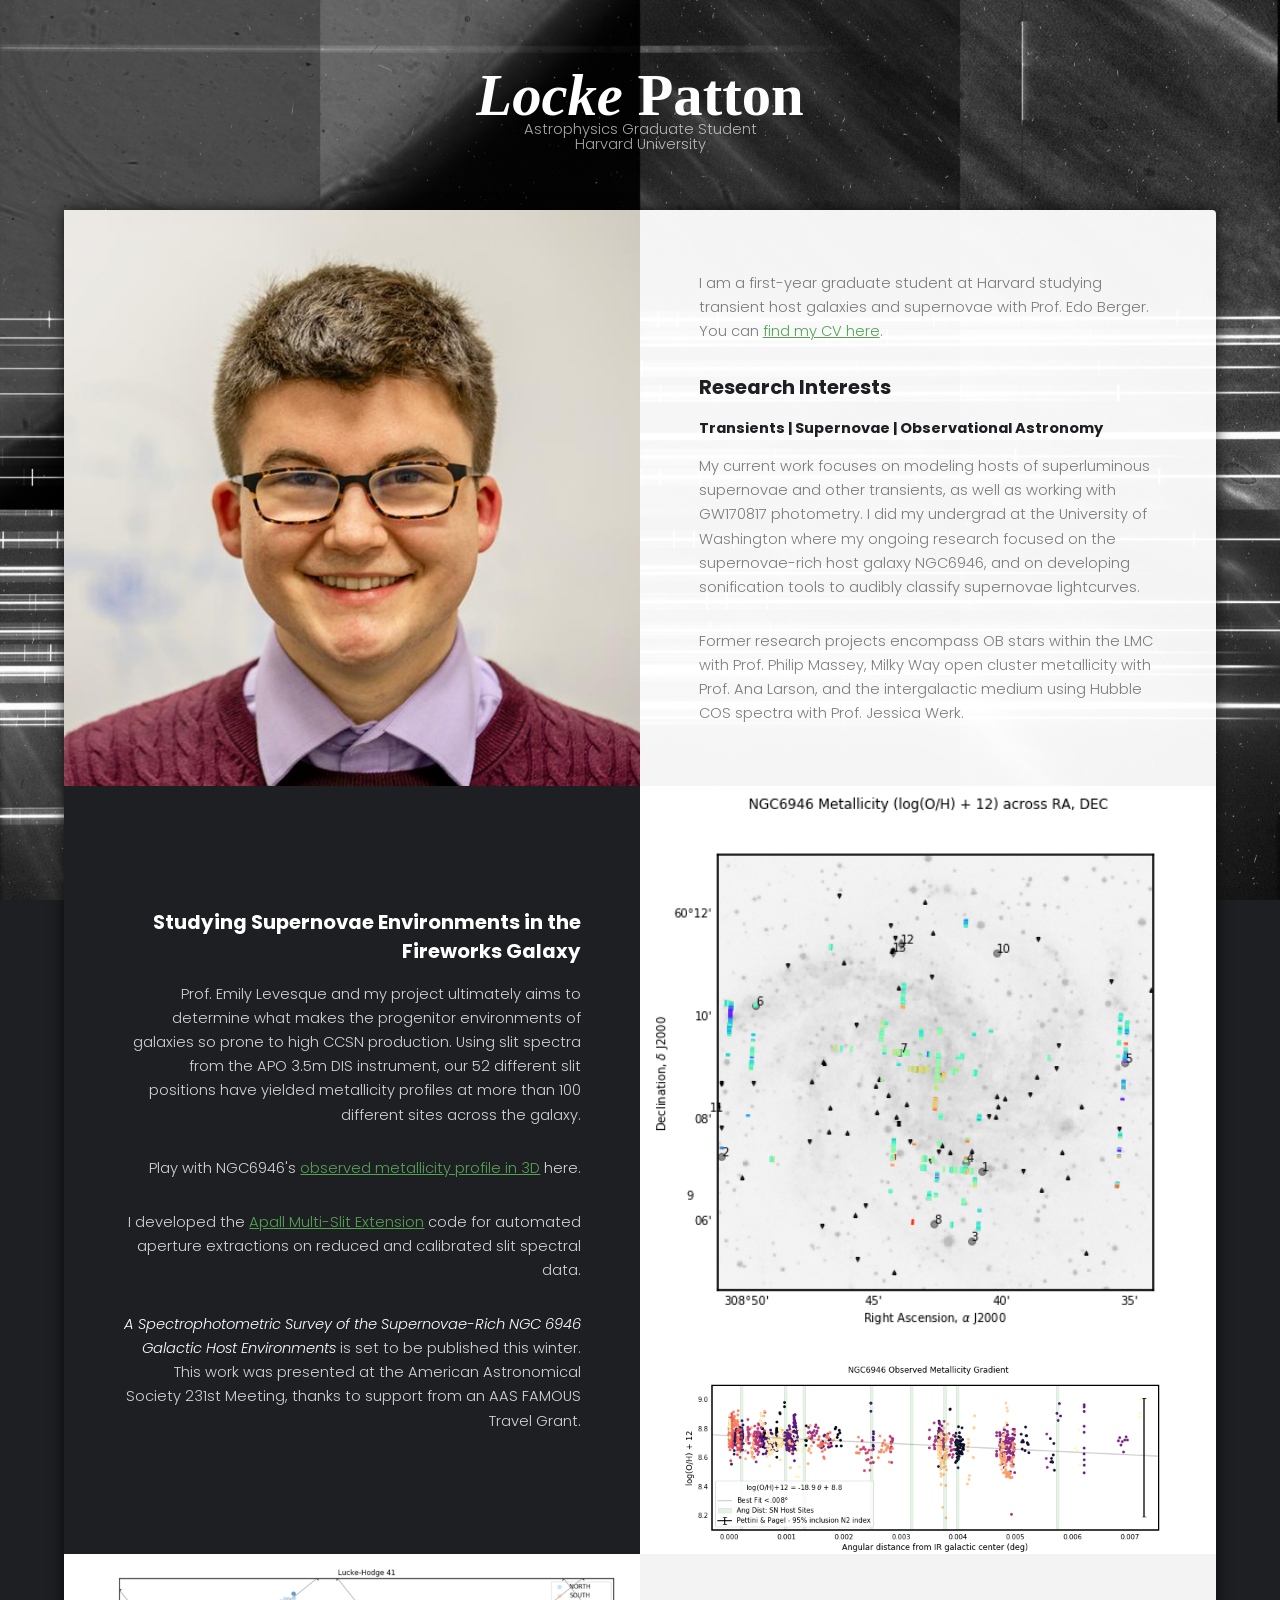
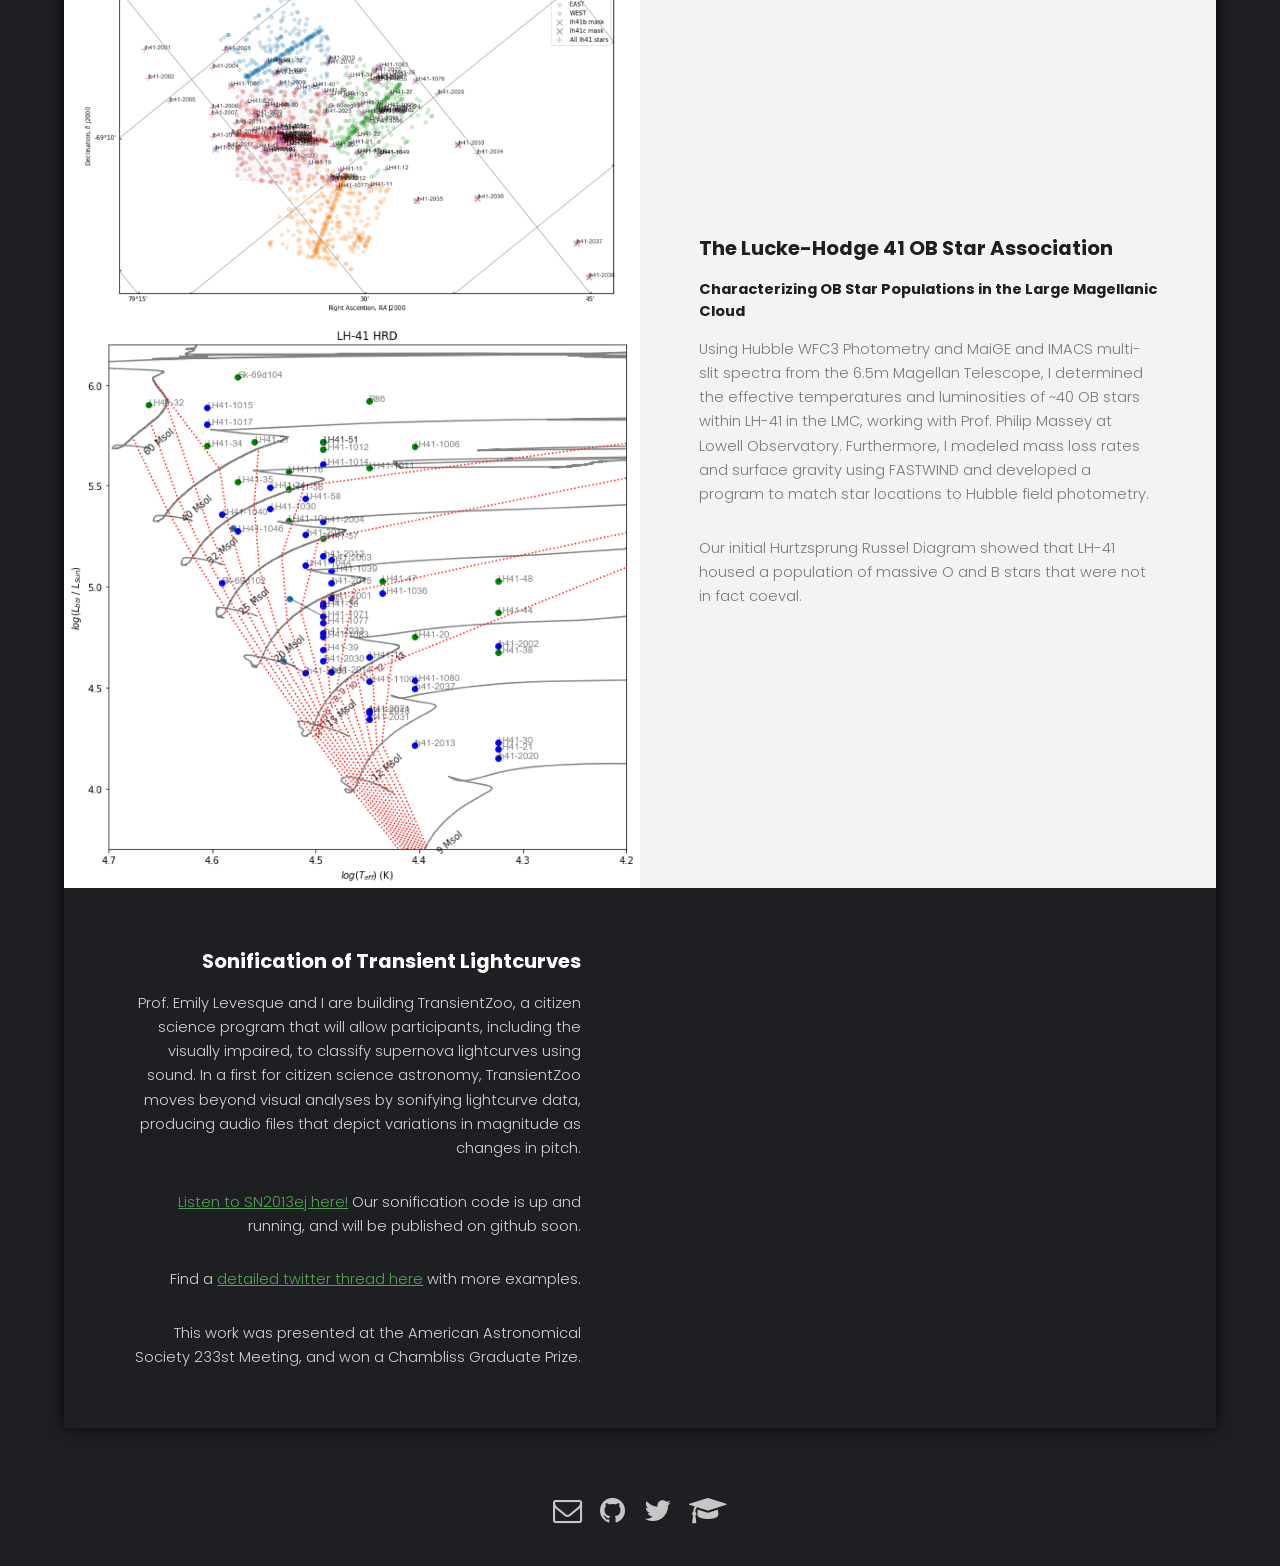
==== commit 6d03727a: "minor test" ====
--- a/index.html
+++ b/index.html
@@ -32,11 +32,11 @@
 							<div class="inner">
 								<!-- <h3>About Locke</h3> -->
 
-								<p>I am a first year graduate student at Harvard studying transient host galaxies and supernovae with Prof. Edo Berger. You can <a href="cv/CV_LockePatton_2019_Jan20.pdf">find my CV here</a>. </p>
+								<p>I am a first-year graduate student at Harvard studying transient host galaxies and supernovae with Prof. Edo Berger. You can <a href="cv/CV_LockePatton_2019_Jan20.pdf">find my CV here</a>. </p>
 								<h3>Research Interests</h3>
 								<h1>Transients  |  Supernovae  |  Observational Astronomy </h1>
 								<!-- <p>In my spare time, I enjoy public outreach, babysitting my sister’s puppy Basil, long freezing walks, and baking pies. </p> -->
-								<p> My current work focuses on modeling hosts of superluminous supernovae and other transinets, as well as working with GW170817 photometry. I did my undergrad at the University of Washington where my ongoing research focused on the supernovae-rich host galaxy NGC6946, and on developing sonification tools to audibly classify supernovae lightcurves. </p>
+								<p> My current work focuses on modeling hosts of superluminous supernovae and other transients, as well as working with GW170817 photometry. I did my undergrad at the University of Washington where my ongoing research focused on the supernovae-rich host galaxy NGC6946, and on developing sonification tools to audibly classify supernovae lightcurves. </p>
 								<p> Former research projects encompass OB stars within the LMC with Prof. Philip Massey, Milky Way open cluster metallicity with Prof. Ana Larson, and the intergalactic medium using Hubble COS spectra with Prof. Jessica Werk. </p>
 							</div>
 						</div>
@@ -60,7 +60,7 @@
 							<div class="inner">
 								<h3>The Lucke-Hodge 41 OB Star Association</h3>
 								<h1>Characterizing OB Star Populations in the Large Magellanic Cloud</h1>
-								<p>Using Hubble WFC3 Photometry and MaiGE and IMACS multi-slit spectra from the 6.5m Magellan Telescope, I determined the effective temperatures and luminosities of ~40 OB stars within LH-41 in the LMC, working with Prof. Philip Massey at Lowell Observatory. Furthermore, I modelled mass loss rates and surface gravity using FASTWIND and developed a program to match star locations to Hubble field photometry. </p>
+								<p>Using Hubble WFC3 Photometry and MaiGE and IMACS multi-slit spectra from the 6.5m Magellan Telescope, I determined the effective temperatures and luminosities of ~40 OB stars within LH-41 in the LMC, working with Prof. Philip Massey at Lowell Observatory. Furthermore, I modeled mass loss rates and surface gravity using FASTWIND and developed a program to match star locations to Hubble field photometry. </p>
 								<p>Our initial Hurtzsprung Russel Diagram showed that LH-41 housed a population of massive O and B stars that were not in fact coeval.</p>
 							</div>
 						</div>
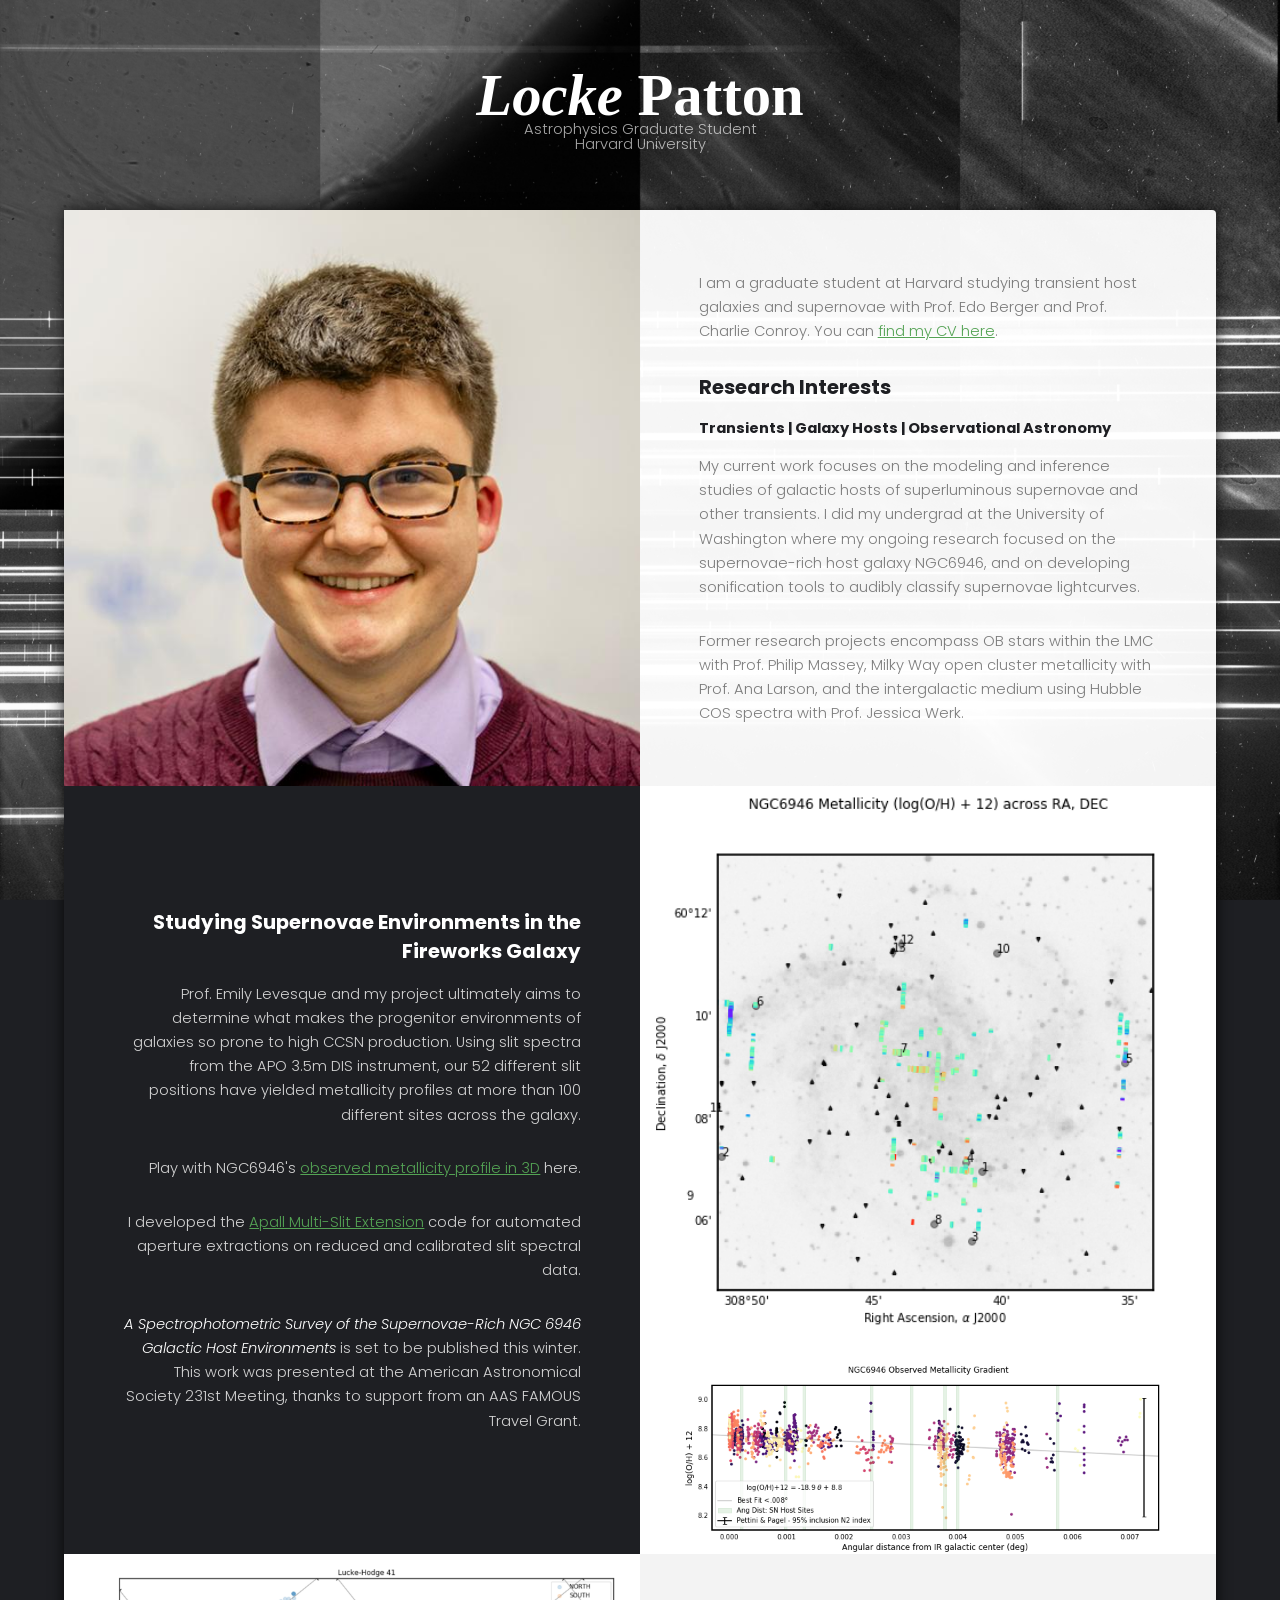
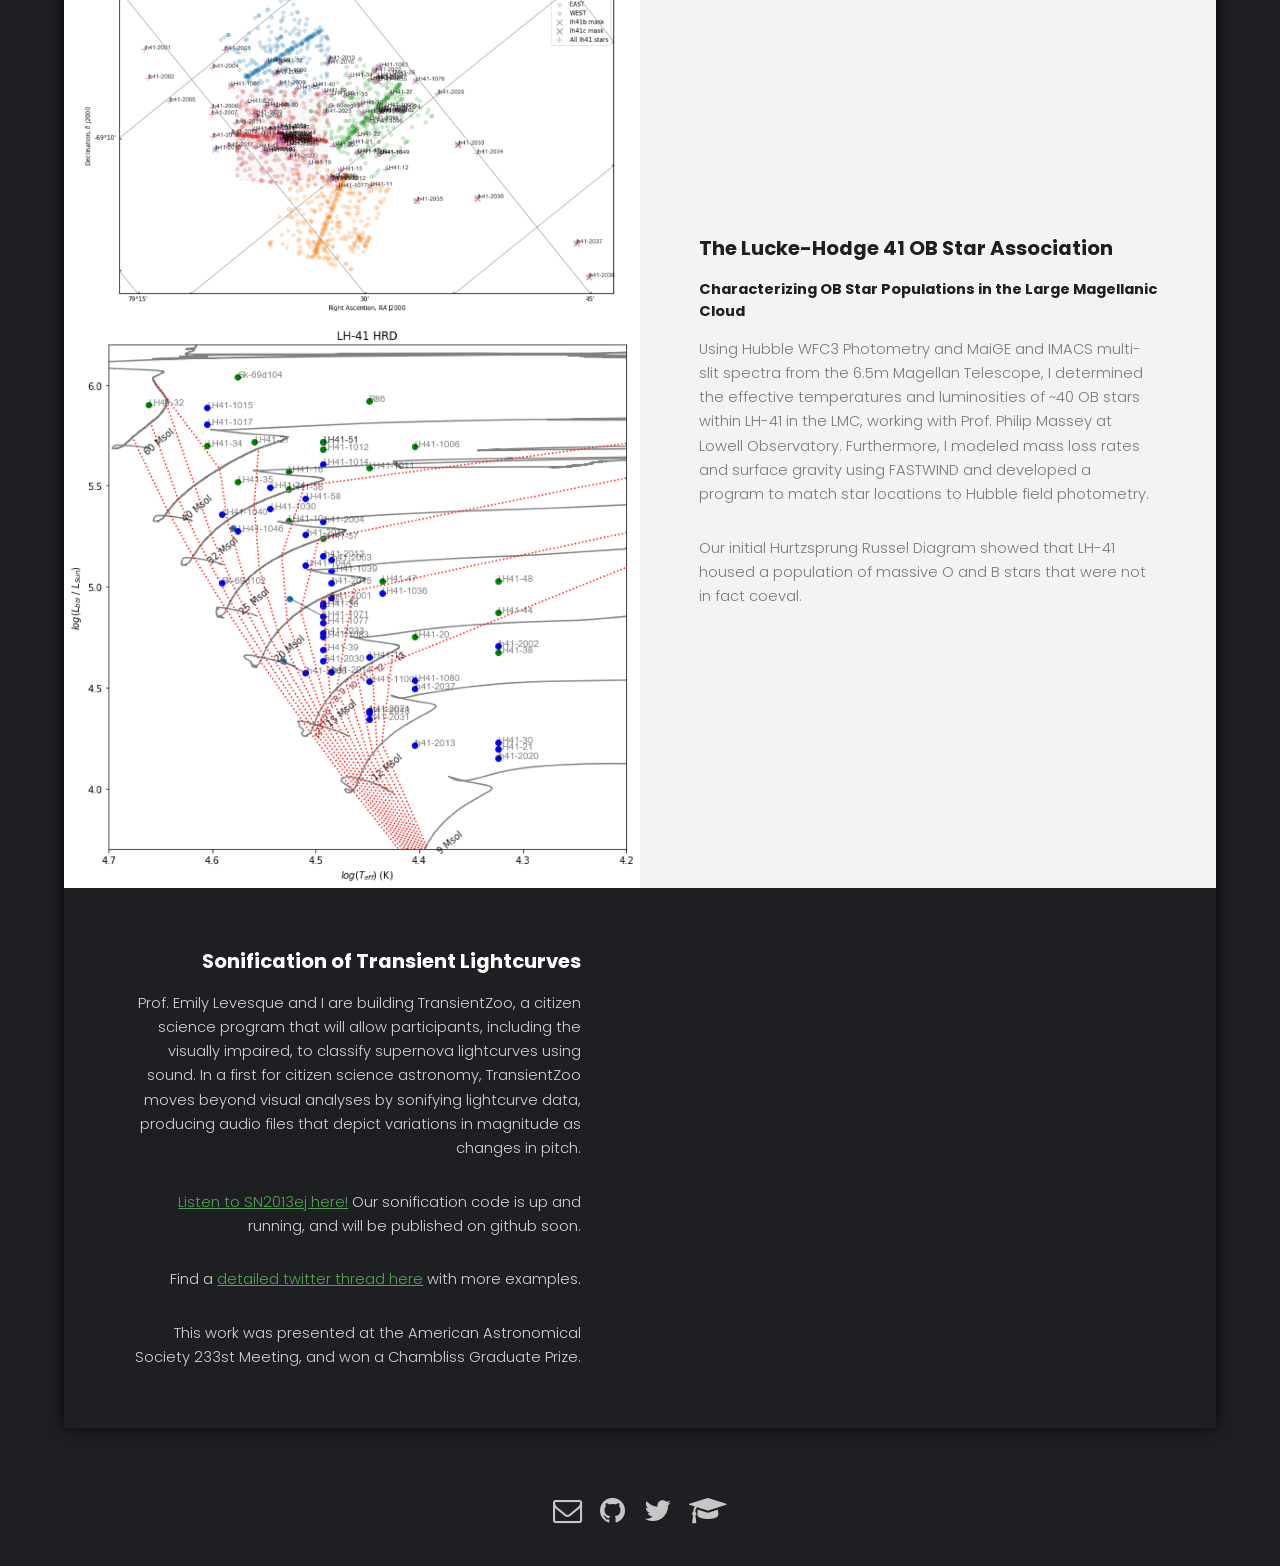
==== commit c1b64aae: "Minor updates" ====
--- a/index.html
+++ b/index.html
@@ -32,11 +32,11 @@
 							<div class="inner">
 								<!-- <h3>About Locke</h3> -->
 
-								<p>I am a first-year graduate student at Harvard studying transient host galaxies and supernovae with Prof. Edo Berger. You can <a href="cv/CV_LockePatton_2019_Jan20.pdf">find my CV here</a>. </p>
+								<p>I am a graduate student at Harvard studying transient host galaxies and supernovae with Prof. Edo Berger and Prof. Charlie Conroy. You can <a href="cv/CV_LockePatton_2019_Feb13.pdf">find my CV here</a>. </p>
 								<h3>Research Interests</h3>
-								<h1>Transients  |  Supernovae  |  Observational Astronomy </h1>
+								<h1>Transients  |  Galaxy Hosts  |  Observational Astronomy </h1>
 								<!-- <p>In my spare time, I enjoy public outreach, babysitting my sister’s puppy Basil, long freezing walks, and baking pies. </p> -->
-								<p> My current work focuses on modeling hosts of superluminous supernovae and other transients, as well as working with GW170817 photometry. I did my undergrad at the University of Washington where my ongoing research focused on the supernovae-rich host galaxy NGC6946, and on developing sonification tools to audibly classify supernovae lightcurves. </p>
+								<p> My current work focuses on the modeling and inference studies of galactic hosts of superluminous supernovae and other transients. I did my undergrad at the University of Washington where my ongoing research focused on the supernovae-rich host galaxy NGC6946, and on developing sonification tools to audibly classify supernovae lightcurves. </p>
 								<p> Former research projects encompass OB stars within the LMC with Prof. Philip Massey, Milky Way open cluster metallicity with Prof. Ana Larson, and the intergalactic medium using Hubble COS spectra with Prof. Jessica Werk. </p>
 							</div>
 						</div>
@@ -99,7 +99,7 @@
 						<li><a href="mailto:locke.patton@cfa.harvard.edu" class="icon fa-envelope-o"><span class="label">Email</span></a></li>
 						<li><a href="https://github.com/lockepatton" class="icon fa-github" target="_blank"><span class="label">Github</span></a></li>
 						<li><a href="https://twitter.com/Astro_locke" class="icon fa-twitter" target="_blank"><span class="label">Twitter</span></a></li>
-						<li><a href="cv/CV_LockePatton_2019_Jan20.pdf" class="icon fa-graduation-cap" target="_blank"><span class="label">CV</span></a></li>
+						<li><a href="cv/CV_LockePatton_2019_Feb13.pdf" class="icon fa-graduation-cap" target="_blank"><span class="label">CV</span></a></li>
 					</ul>
 				</div>
 				<!-- <div class="copyright">
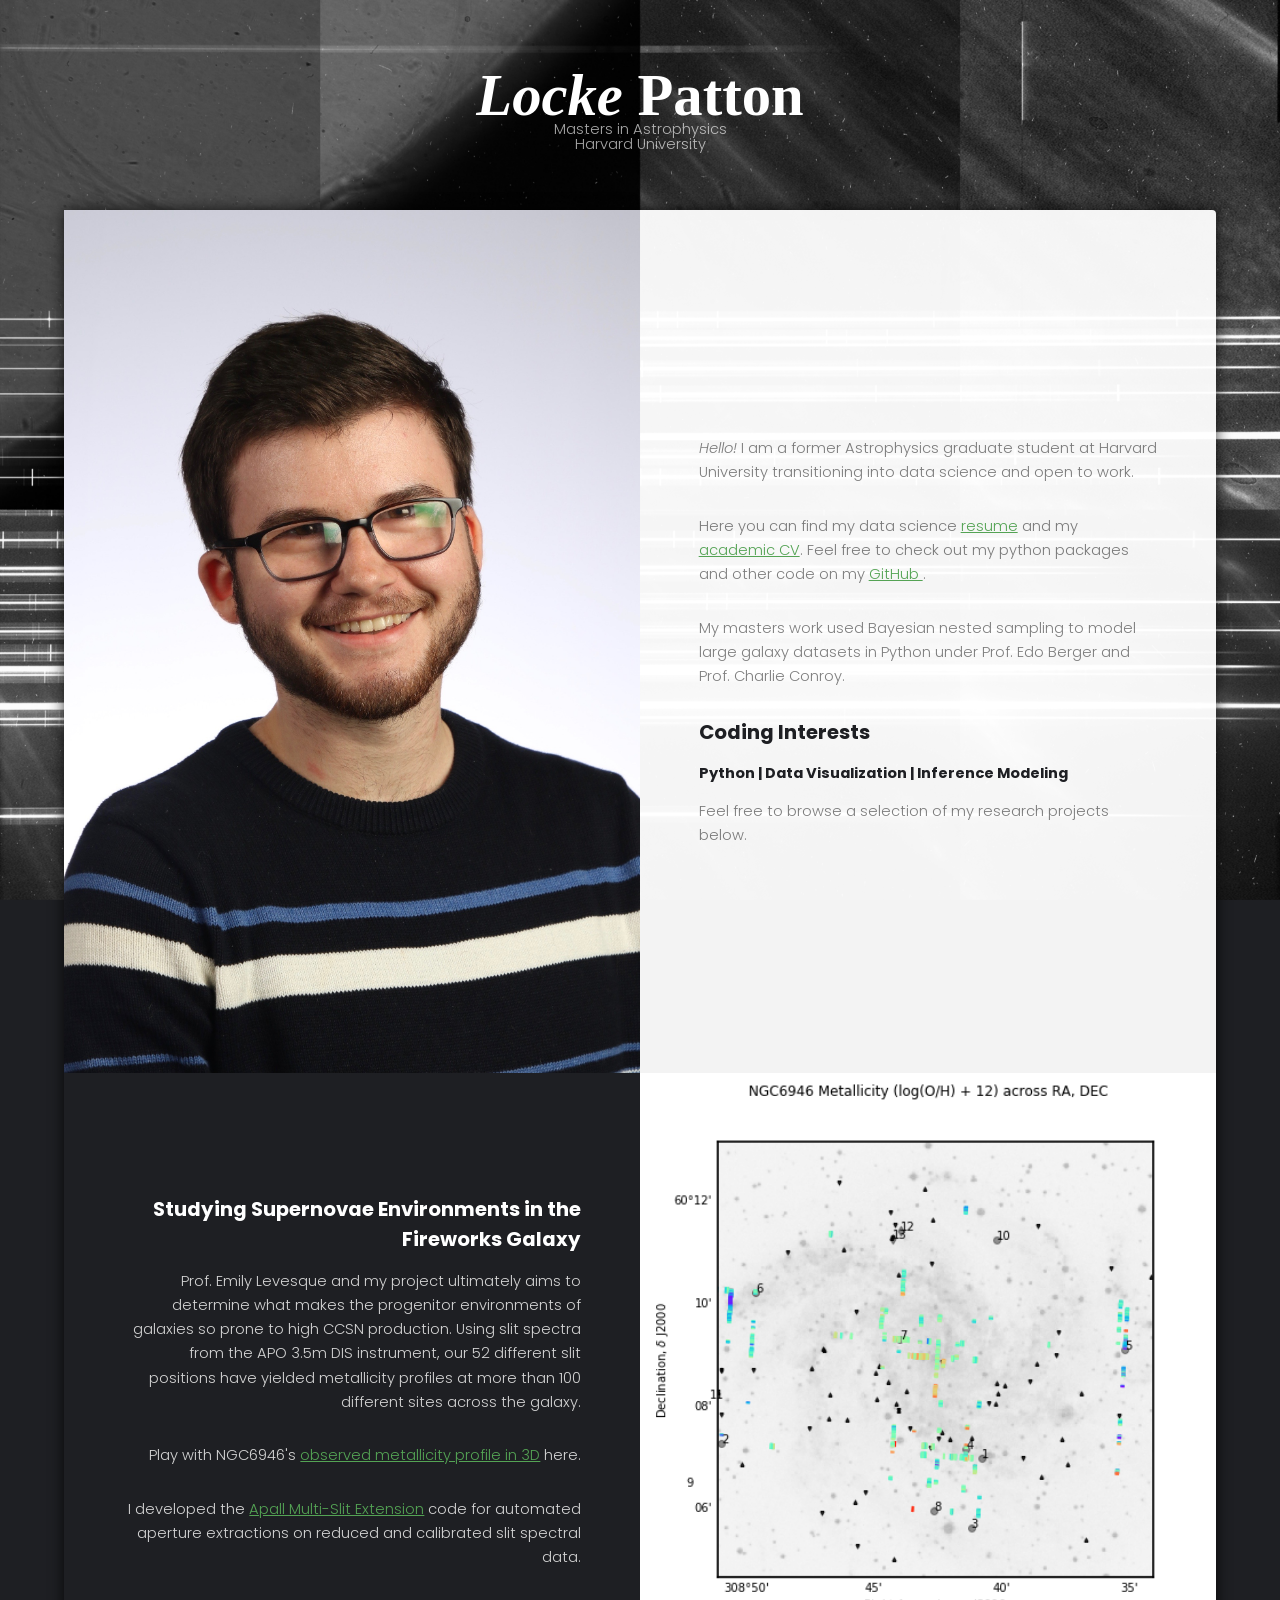
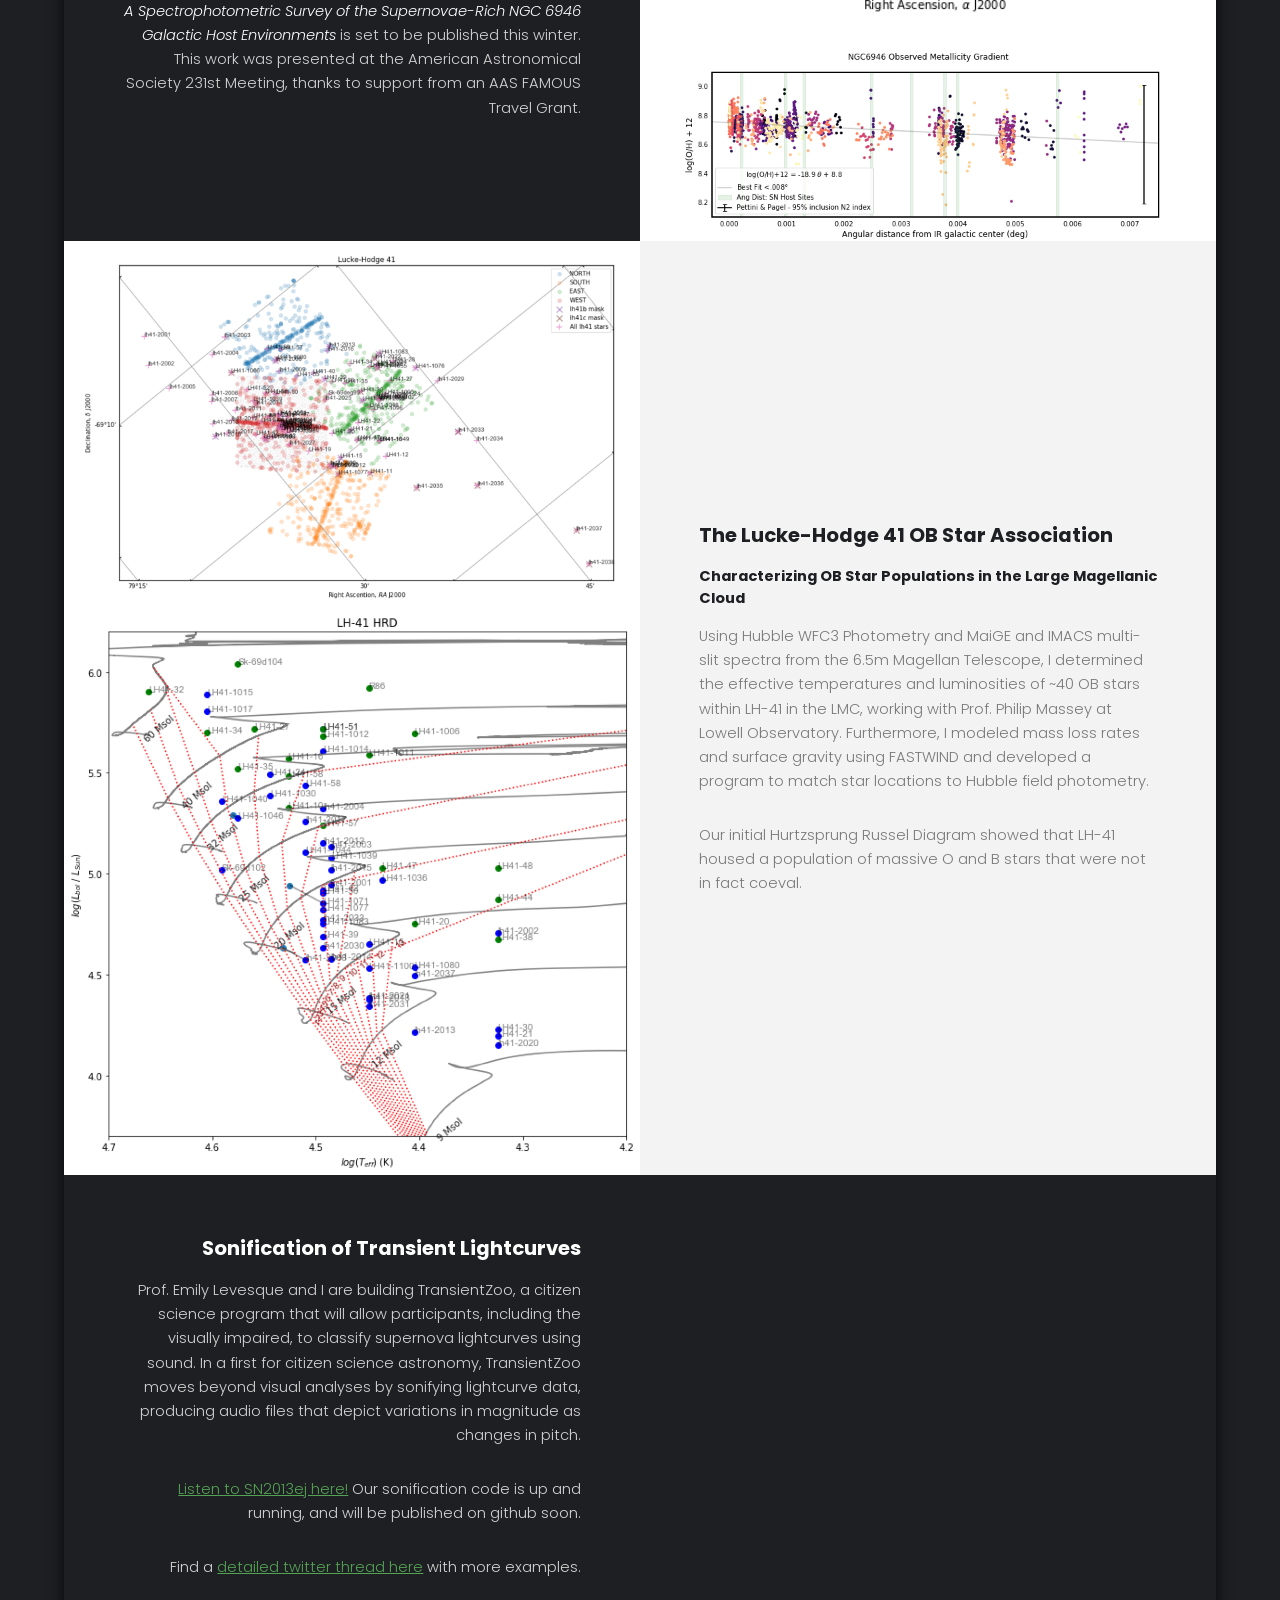
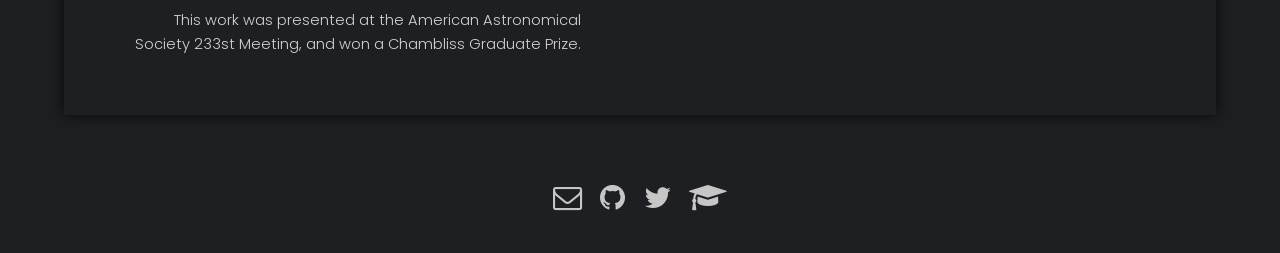
==== commit 9d233ac6: "data science updates" ====
--- a/index.html
+++ b/index.html
@@ -15,7 +15,7 @@
 
 		<!-- Header -->
 			<header id="header">
-				<div class="logo"><a href="#"> <font face="times"><i>Locke</i> Patton</font><span>Astrophysics Graduate Student</span><span>Harvard University</span></a></div>
+				<div class="logo"><a href="#"> <font face="times"><i>Locke</i> Patton</font><span>Masters in Astrophysics</span><span>Harvard University</span></a></div>
 			</header>
 
 		<!-- Main -->
@@ -32,12 +32,16 @@
 							<div class="inner">
 								<!-- <h3>About Locke</h3> -->
 
-								<p>I am a graduate student at Harvard studying transient host galaxies and supernovae with Prof. Edo Berger and Prof. Charlie Conroy. You can <a href="cv/CV_LockePatton_2019_Feb13.pdf">find my CV here</a>. </p>
-								<h3>Research Interests</h3>
-								<h1>Transients  |  Galaxy Hosts  |  Observational Astronomy </h1>
-								<!-- <p>In my spare time, I enjoy public outreach, babysitting my sister’s puppy Basil, long freezing walks, and baking pies. </p> -->
-								<p> My current work focuses on the modeling and inference studies of galactic hosts of superluminous supernovae and other transients. I did my undergrad at the University of Washington where my ongoing research focused on the supernovae-rich host galaxy NGC6946, and on developing sonification tools to audibly classify supernovae lightcurves. </p>
-								<p> Former research projects encompass OB stars within the LMC with Prof. Philip Massey, Milky Way open cluster metallicity with Prof. Ana Larson, and the intergalactic medium using Hubble COS spectra with Prof. Jessica Werk. </p>
+								<p> <em> Hello! </em> I am a former Astrophysics graduate student at Harvard University transitioning into data science and open to work. </p>
+								<p> Here you can find my data science <a href="cv/Resume_LockePatton_ 2023_Jan 29.pdf">resume</a> and my <a href="cv/CV_LockePatton_2019_Feb13.pdf">academic CV</a>. Feel free to check out my python packages and other code on my <a href="https://github.com/lockepatton/">GitHub </a>. </p>
+								<p> My masters work used Bayesian nested sampling to model large galaxy datasets in Python under Prof. Edo Berger and Prof. Charlie Conroy. </p>
+
+								<h3>Coding Interests</h3>
+								<h1>Python  |  Data Visualization  | Inference Modeling </h1>
+								<!-- <p> My work focuses on the modeling and inference studies of galactic hosts of superluminous supernovae and other transients. I did my undergrad at the University of Washington where my research focused on the supernovae-rich host galaxy NGC6946, and on developing sonification tools to audibly classify supernovae explosions. </p> -->
+								<p> Feel free to browse a selection of my research projects below. </p>
+
+								<!-- <p> Former research projects encompass OB stars within the large magellanic cloud with Prof. Philip Massey, Milky Way open cluster metallicity studies with Prof. Ana Larson, and the intergalactic medium using Hubble COS spectra with Prof. Jessica Werk. </p> -->
 							</div>
 						</div>
 						<!-- EMILY -->
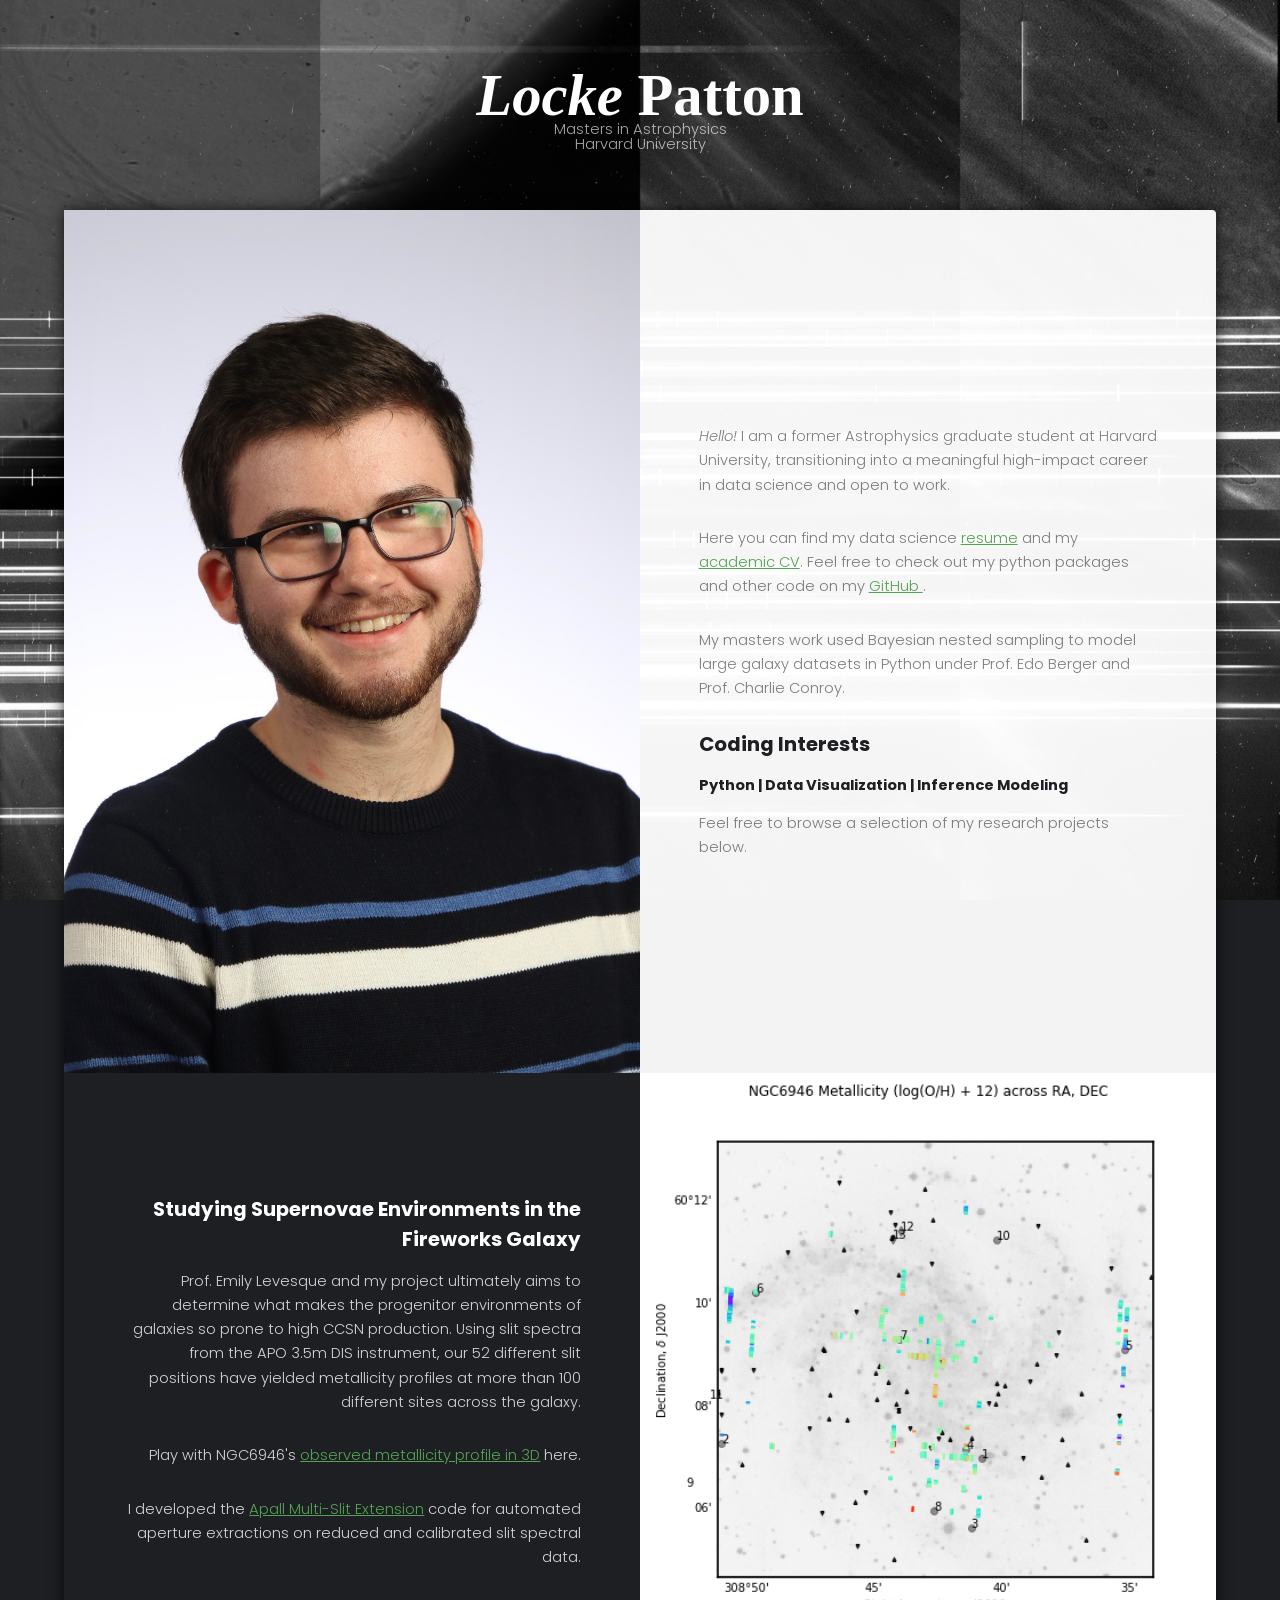
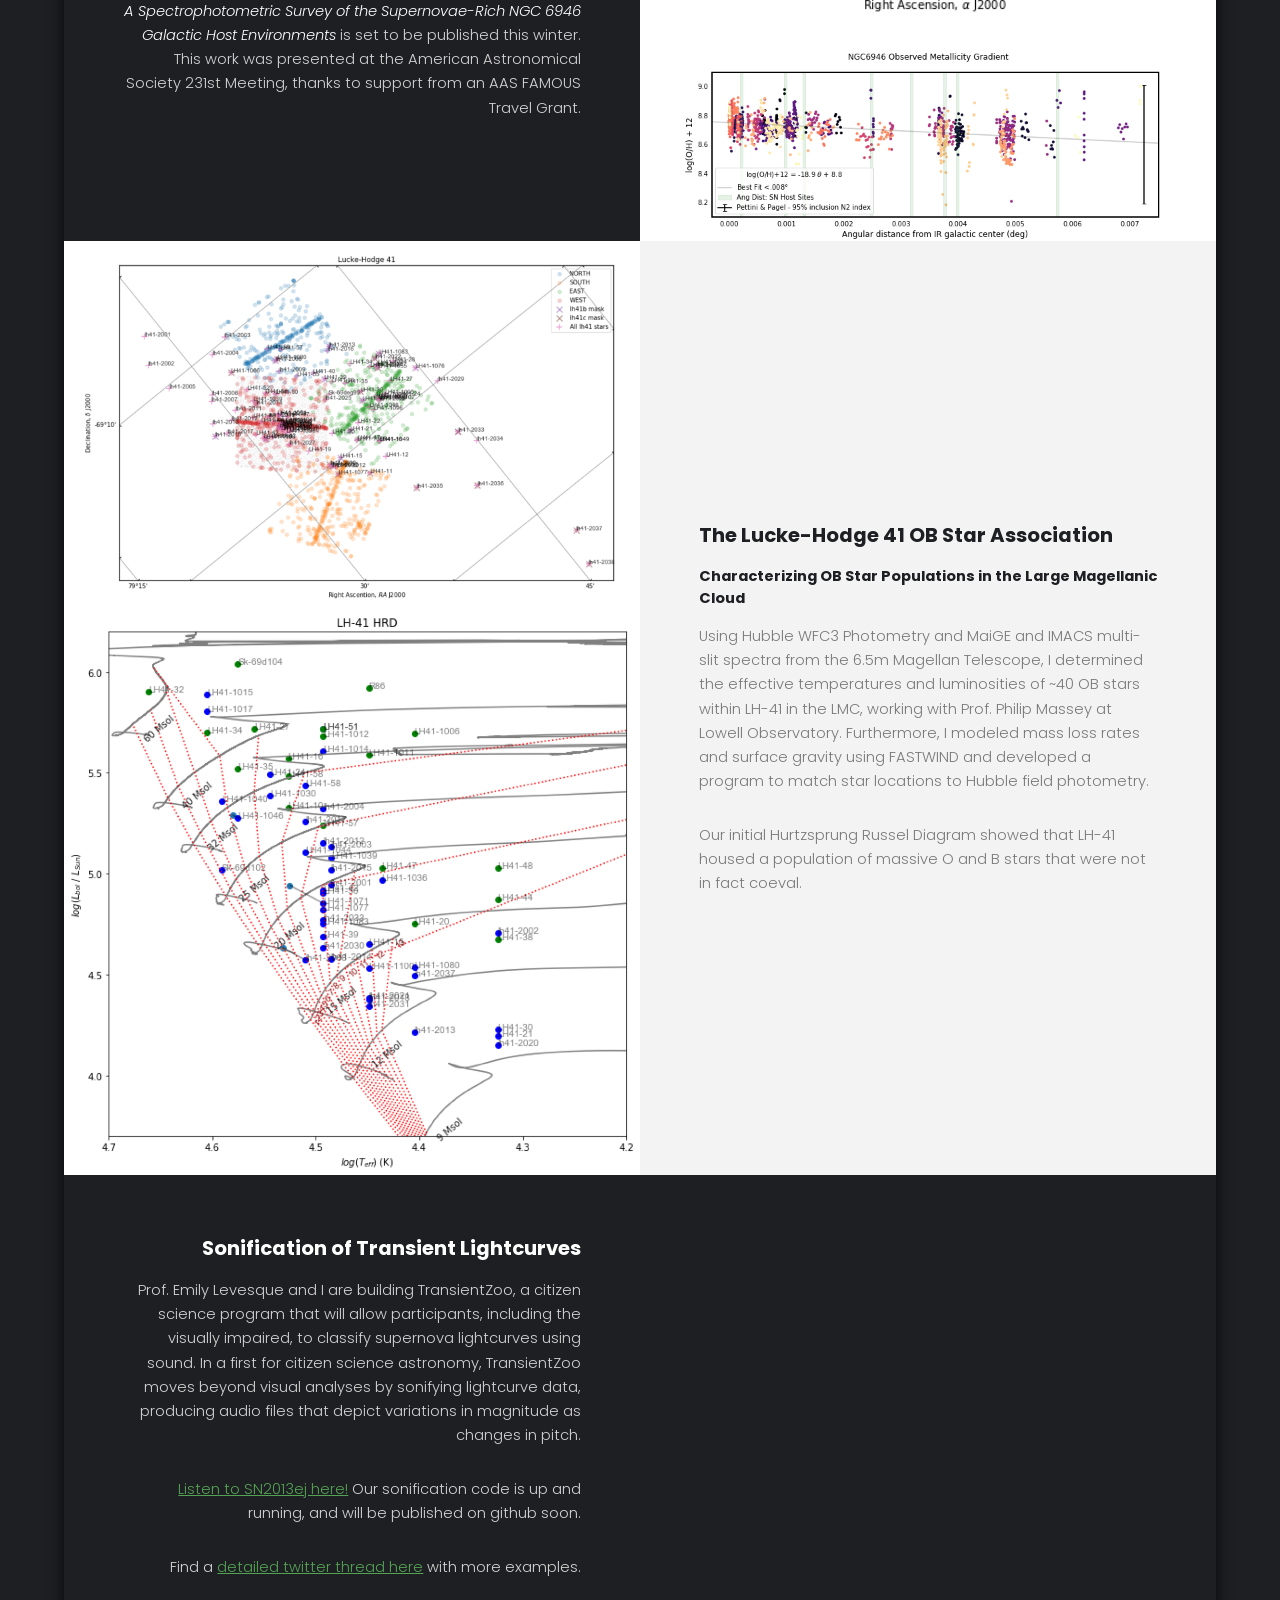
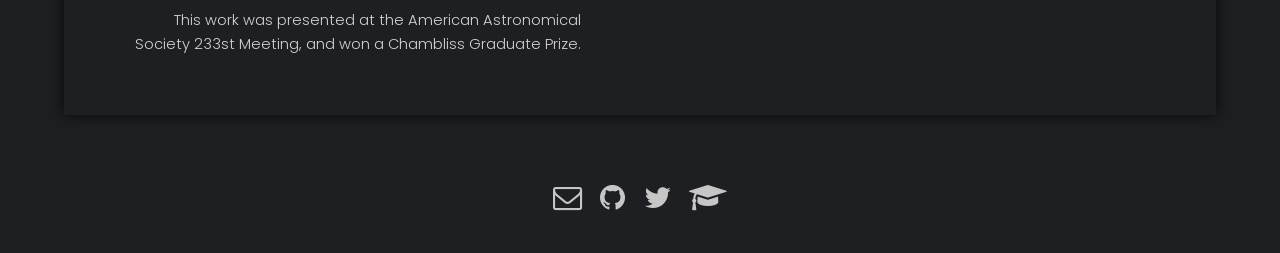
==== commit 1beee65a: "Resume updated" ====
--- a/index.html
+++ b/index.html
@@ -32,8 +32,8 @@
 							<div class="inner">
 								<!-- <h3>About Locke</h3> -->
 
-								<p> <em> Hello! </em> I am a former Astrophysics graduate student at Harvard University transitioning into data science and open to work. </p>
-								<p> Here you can find my data science <a href="cv/Resume_LockePatton_ 2023_Jan 29.pdf">resume</a> and my <a href="cv/CV_LockePatton_2019_Feb13.pdf">academic CV</a>. Feel free to check out my python packages and other code on my <a href="https://github.com/lockepatton/">GitHub </a>. </p>
+								<p> <em> Hello! </em> I am a former Astrophysics graduate student at Harvard University, transitioning into a meaningful high-impact career in data science and open to work. </p>
+								<p> Here you can find my data science <a href="cv/Resume_LockePatton_2023_Apr_19.pdf">resume</a> and my <a href="cv/CV_LockePatton_2023_Jan_30.pdf">academic CV</a>. Feel free to check out my python packages and other code on my <a href="https://github.com/lockepatton/">GitHub </a>. </p>
 								<p> My masters work used Bayesian nested sampling to model large galaxy datasets in Python under Prof. Edo Berger and Prof. Charlie Conroy. </p>
 
 								<h3>Coding Interests</h3>
